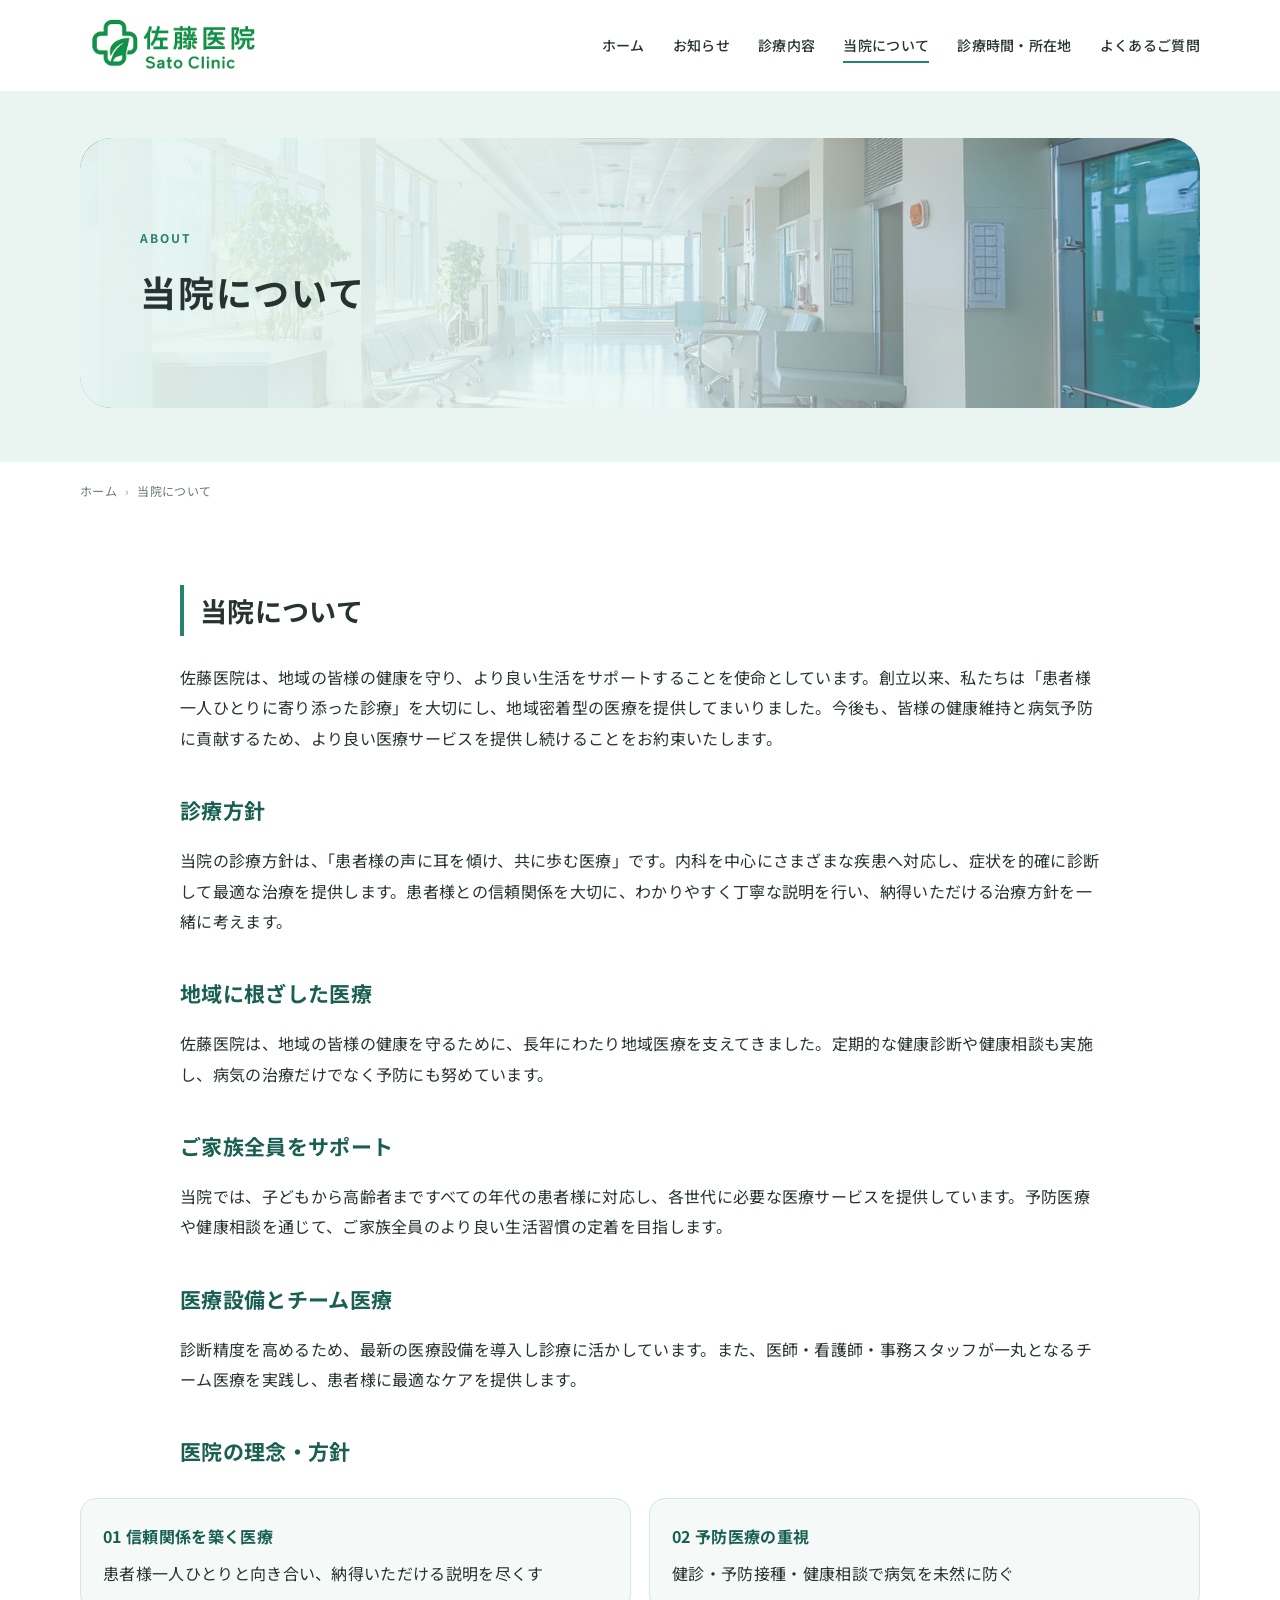
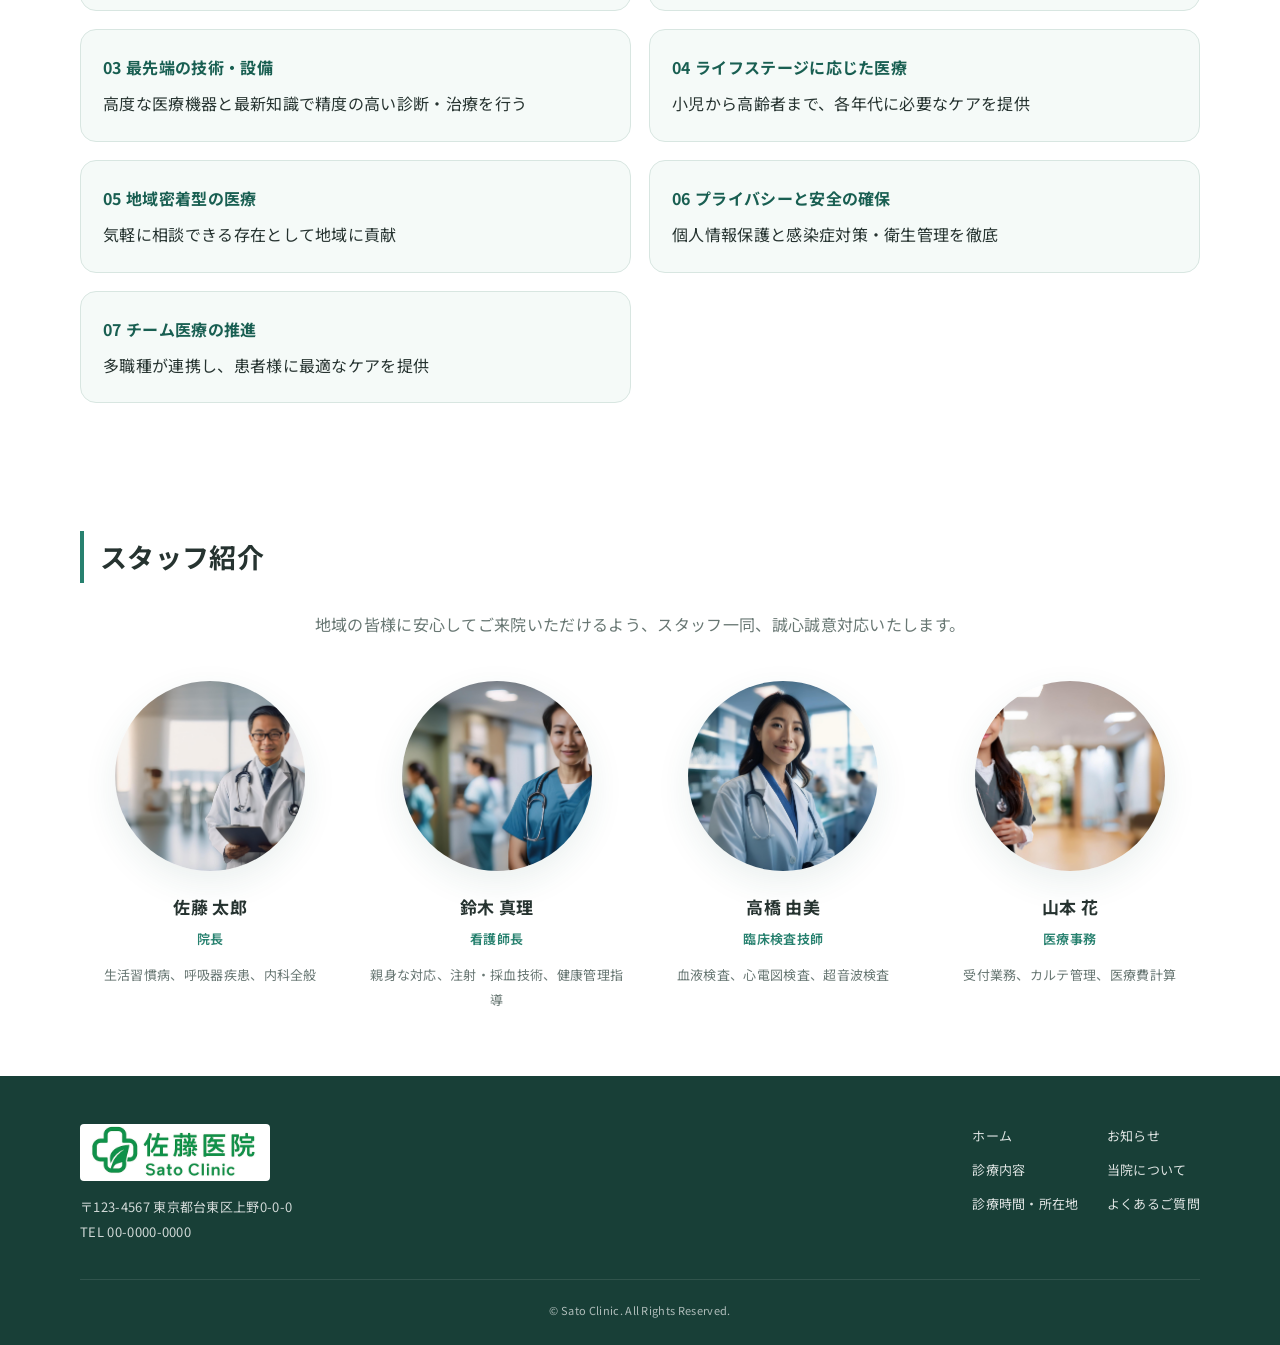
==== about/index.html @ ef582a60 "初回コミット" ====
<!doctype html><html lang="ja"><head><meta charset="UTF-8"><meta name="viewport" content="width=device-width, initial-scale=1.0"><title>当院について｜佐藤医院</title><link rel="stylesheet" href="../css/style.css"></head><body>
<header class="site-header"><div class="container header-inner"><a class="logo" href="../index.html"><img src="../img/Logo/logo.png" alt="佐藤医院 Sato Clinic"></a><nav class="global-nav" aria-label="メインナビゲーション"><ul><li><a href="../index.html">ホーム</a></li><li><a href="../information/index.html">お知らせ</a></li><li><a href="../medical/index.html">診療内容</a></li><li><a href="../about/index.html" aria-current="page">当院について</a></li><li><a href="../access/index.html">診療時間・所在地</a></li><li><a href="../faq/index.html">よくあるご質問</a></li></ul></nav></div></header>
<main><section class="page-hero"><div class="container"><div class="page-hero-inner has-image" style="background-image:url('../img/Hospital_Exterior/hospital_6.jpg')"><div class="page-hero-copy"><span class="en">ABOUT</span><h1>当院について</h1></div></div></div></section><div class="container breadcrumb"><a href="../index.html">ホーム</a><span>›</span>当院について</div><section class="content-section"><div class="container"><div class="prose"><h2 class="content-title">当院について</h2><p>佐藤医院は、地域の皆様の健康を守り、より良い生活をサポートすることを使命としています。創立以来、私たちは「患者様一人ひとりに寄り添った診療」を大切にし、地域密着型の医療を提供してまいりました。今後も、皆様の健康維持と病気予防に貢献するため、より良い医療サービスを提供し続けることをお約束いたします。</p><h3>診療方針</h3><p>当院の診療方針は、「患者様の声に耳を傾け、共に歩む医療」です。内科を中心にさまざまな疾患へ対応し、症状を的確に診断して最適な治療を提供します。患者様との信頼関係を大切に、わかりやすく丁寧な説明を行い、納得いただける治療方針を一緒に考えます。</p><h3>地域に根ざした医療</h3><p>佐藤医院は、地域の皆様の健康を守るために、長年にわたり地域医療を支えてきました。定期的な健康診断や健康相談も実施し、病気の治療だけでなく予防にも努めています。</p><h3>ご家族全員をサポート</h3><p>当院では、子どもから高齢者まですべての年代の患者様に対応し、各世代に必要な医療サービスを提供しています。予防医療や健康相談を通じて、ご家族全員のより良い生活習慣の定着を目指します。</p><h3>医療設備とチーム医療</h3><p>診断精度を高めるため、最新の医療設備を導入し診療に活かしています。また、医師・看護師・事務スタッフが一丸となるチーム医療を実践し、患者様に最適なケアを提供します。</p><h3>医院の理念・方針</h3></div><div class="policy-list" style="margin-top:26px"><div class="policy"><strong>01 信頼関係を築く医療</strong>患者様一人ひとりと向き合い、納得いただける説明を尽くす</div><div class="policy"><strong>02 予防医療の重視</strong>健診・予防接種・健康相談で病気を未然に防ぐ</div><div class="policy"><strong>03 最先端の技術・設備</strong>高度な医療機器と最新知識で精度の高い診断・治療を行う</div><div class="policy"><strong>04 ライフステージに応じた医療</strong>小児から高齢者まで、各年代に必要なケアを提供</div><div class="policy"><strong>05 地域密着型の医療</strong>気軽に相談できる存在として地域に貢献</div><div class="policy"><strong>06 プライバシーと安全の確保</strong>個人情報保護と感染症対策・衛生管理を徹底</div><div class="policy"><strong>07 チーム医療の推進</strong>多職種が連携し、患者様に最適なケアを提供</div></div></div></section><section class="content-section soft"><div class="container"><h2 class="content-title">スタッフ紹介</h2><p class="staff-intro" style="margin-top:0">地域の皆様に安心してご来院いただけるよう、スタッフ一同、誠心誠意対応いたします。</p><div class="staff-grid"><article class="staff-card"><img src="../img/Doctor_Image/sato_taro.jpg" alt="佐藤太郎"><h3>佐藤 太郎</h3><p class="role">院長</p><p>生活習慣病、呼吸器疾患、内科全般</p></article><article class="staff-card"><img src="../img/Doctor_Image/suzuki_mari.jpg" alt="鈴木真理"><h3>鈴木 真理</h3><p class="role">看護師長</p><p>親身な対応、注射・採血技術、健康管理指導</p></article><article class="staff-card"><img src="../img/Doctor_Image/takahashi_yumi.jpg" alt="高橋由美"><h3>高橋 由美</h3><p class="role">臨床検査技師</p><p>血液検査、心電図検査、超音波検査</p></article><article class="staff-card"><img src="../img/Doctor_Image/yamamoto_hana.jpg" alt="山本花"><h3>山本 花</h3><p class="role">医療事務</p><p>受付業務、カルテ管理、医療費計算</p></article></div></div></section></main><footer class="site-footer"><div class="container"><div class="footer-top"><div class="footer-brand"><img src="../img/Logo/logo.png" alt="佐藤医院"><p>〒123-4567 東京都台東区上野0-0-0<br>TEL 00-0000-0000</p></div><nav class="footer-nav" aria-label="フッターナビゲーション"><a href="../index.html">ホーム</a><a href="../information/index.html">お知らせ</a><a href="../medical/index.html">診療内容</a><a href="../about/index.html">当院について</a><a href="../access/index.html">診療時間・所在地</a><a href="../faq/index.html">よくあるご質問</a></nav></div><div class="copyright">© Sato Clinic. All Rights Reserved.</div></div></footer><script src="../js/script.js"></script></body></html>
---- css/style.css ----
@import url('https://fonts.googleapis.com/css2?family=Noto+Sans+JP:wght@400;500;600;700&display=swap');

:root{
  --green:#27816f;
  --green-dark:#195f52;
  --green-soft:#eaf5f1;
  --mint:#f5faf8;
  --ink:#263330;
  --muted:#687773;
  --line:#d8e6e1;
  --white:#fff;
  --shadow:0 12px 34px rgba(29,89,76,.09);
}
*{box-sizing:border-box}
html{scroll-behavior:smooth}
body{margin:0;color:var(--ink);background:#fff;font-family:'Noto Sans JP',sans-serif;font-size:16px;line-height:1.9;letter-spacing:.02em}
a{color:inherit;text-decoration:none}
img{max-width:100%;display:block}
.container{width:1120px;max-width:calc(100% - 48px);margin:0 auto}
.site-header{height:92px;display:flex;align-items:center;background:#fff;border-bottom:1px solid #edf2f0;position:relative;z-index:10}
.header-inner{display:flex;align-items:center;justify-content:space-between;gap:32px}
.logo img{width:190px;height:auto}
.global-nav ul{display:flex;align-items:center;gap:28px;list-style:none;margin:0;padding:0;font-size:14px;font-weight:500}
.global-nav a{position:relative;padding:10px 0}
.global-nav a:after{content:'';position:absolute;left:0;bottom:2px;width:0;height:2px;background:var(--green);transition:.2s}
.global-nav a:hover:after,.global-nav a[aria-current='page']:after{width:100%}
.hero{padding:32px 0 56px}
.hero-card{height:540px;border-radius:42px;overflow:hidden;position:relative;background:url('../img/Doctor_Image/firstView.jpg') center 44%/cover no-repeat;box-shadow:var(--shadow)}
.hero-card:after{content:'';position:absolute;inset:0;background:linear-gradient(90deg,rgba(255,255,255,.90) 0%,rgba(255,255,255,.68) 41%,rgba(255,255,255,.08) 68%,rgba(255,255,255,0) 100%)}
.hero-copy{position:absolute;z-index:2;left:72px;top:50%;transform:translateY(-50%);max-width:530px}
.hero-kicker{display:inline-flex;align-items:center;gap:8px;font-size:15px;color:var(--green-dark);font-weight:600;margin:0 0 14px}
.hero-kicker:before{content:'';width:34px;height:2px;background:var(--green)}
.hero h1{font-size:43px;line-height:1.35;margin:0 0 18px;font-weight:600;letter-spacing:.06em}
.hero h1 span{color:var(--green)}
.hero p{margin:0;color:#53625f;font-size:16px}
.section{padding:82px 0}
.section.soft{background:var(--mint)}
.section.green-soft{background:var(--green-soft)}
.section-title{text-align:center;margin:0 0 46px}
.section-title .en{display:block;color:var(--green);font-size:12px;font-weight:700;letter-spacing:.18em;text-transform:uppercase;margin-bottom:7px}
.section-title h2{font-size:30px;line-height:1.4;margin:0;font-weight:600;letter-spacing:.05em}
.section-title h2:after{content:'';display:block;width:44px;height:2px;background:var(--green);margin:16px auto 0}
.schedule-wrap{display:grid;grid-template-columns:1.3fr .7fr;gap:42px;align-items:start}
.schedule-card{background:#fff;border-radius:22px;padding:30px 34px;box-shadow:var(--shadow);border:1px solid #e6efec}
.schedule-table{width:100%;border-collapse:collapse;font-size:15px}
.schedule-table th,.schedule-table td{padding:14px 11px;text-align:center;border-bottom:1px solid var(--line);white-space:nowrap}
.schedule-table th:first-child,.schedule-table td:first-child{text-align:left}
.schedule-table thead th{font-weight:600;color:var(--green-dark)}
.schedule-table .dot{color:var(--green);font-size:18px;font-weight:700}
.schedule-note{font-size:13px;color:var(--muted);margin:14px 0 0}
.contact-panel{background:var(--green);color:#fff;border-radius:22px;padding:32px;height:100%;min-height:246px;display:flex;flex-direction:column;justify-content:center}
.contact-panel .label{font-size:13px;opacity:.82;margin-bottom:5px}
.contact-panel .tel{font-size:29px;font-weight:700;letter-spacing:.04em;margin:0 0 9px}
.contact-panel p{margin:2px 0;font-size:14px}
.btn{display:inline-flex;align-items:center;justify-content:center;gap:10px;min-width:176px;padding:13px 24px;border-radius:999px;border:1px solid var(--green);color:var(--green);font-size:14px;font-weight:600;transition:.2s;background:#fff}
.btn:after{content:'→';font-size:17px}
.btn:hover{background:var(--green);color:#fff}
.btn.white{border-color:#fff;color:#fff;background:transparent}.btn.white:hover{background:#fff;color:var(--green)}
.more{text-align:center;margin-top:34px}
.news-layout{display:grid;grid-template-columns:360px 1fr;gap:58px;align-items:center}
.news-photo{height:390px;border-radius:24px;object-fit:cover;width:100%;box-shadow:var(--shadow)}
.news-list{border-top:1px solid var(--line)}
.news-item{display:grid;grid-template-columns:120px 1fr auto;gap:18px;align-items:center;padding:19px 0;border-bottom:1px solid var(--line)}
.news-item time{font-size:13px;color:var(--muted)}
.news-item .tag{font-size:11px;color:var(--green);border:1px solid #bad8d0;border-radius:999px;padding:4px 10px}
.news-item a{font-size:15px;font-weight:500}.news-item a:hover{color:var(--green)}
.greeting{display:grid;grid-template-columns:390px 1fr;gap:66px;align-items:center}
.greeting-photo{position:relative}
.greeting-photo img{width:100%;height:500px;object-fit:cover;border-radius:28px;box-shadow:var(--shadow)}
.greeting-photo .name-badge{position:absolute;right:-24px;bottom:28px;background:#fff;border-radius:16px;padding:16px 22px;box-shadow:var(--shadow);font-size:12px;color:var(--muted)}
.greeting-photo .name-badge strong{display:block;color:var(--ink);font-size:18px;margin-top:2px}
.greeting-text h3{font-size:27px;margin:0 0 22px;font-weight:600}.greeting-text p{margin:0 0 16px}
.signature{text-align:right;font-weight:600;margin-top:22px!important}
.medical-grid{display:grid;grid-template-columns:repeat(2,1fr);gap:28px}
.medical-card{background:#fff;border-radius:24px;overflow:hidden;box-shadow:var(--shadow);border:1px solid #e8efed}
.medical-card img{width:100%;height:255px;object-fit:cover}
.medical-card .body{padding:25px 28px 30px}.medical-card .num{font-size:12px;color:var(--green);font-weight:700;letter-spacing:.1em}.medical-card h3{font-size:21px;margin:4px 0 10px}.medical-card p{font-size:14px;color:#56635f;margin:0}
.about-panel{display:grid;grid-template-columns:1.05fr .95fr;gap:56px;align-items:center;background:var(--green);color:#fff;border-radius:34px;padding:58px 62px;overflow:hidden}
.about-panel h3{font-size:30px;margin:0 0 18px}.about-panel p{opacity:.92;margin:0 0 22px}.about-panel img{width:100%;height:380px;object-fit:cover;border-radius:24px}
.staff-intro{text-align:center;max-width:760px;margin:-18px auto 42px;color:var(--muted)}
.staff-grid{display:grid;grid-template-columns:repeat(4,1fr);gap:26px}
.staff-card{text-align:center}.staff-card img{width:190px;height:190px;object-fit:cover;border-radius:50%;margin:0 auto 20px;box-shadow:var(--shadow)}
.staff-card h3{font-size:17px;margin:0 0 4px}.staff-card .role{font-size:13px;color:var(--green);font-weight:600;margin:0 0 11px}.staff-card p{font-size:13px;color:var(--muted);margin:0}
.access-wrap{display:grid;grid-template-columns:1.1fr .9fr;gap:52px;align-items:center}
.map-image{width:100%;height:390px;object-fit:cover;border-radius:28px;box-shadow:var(--shadow)}
.access-info h3{font-size:24px;margin:0 0 18px}.access-info dl{margin:0}.access-info dt{font-size:12px;color:var(--green);font-weight:700;margin-top:14px}.access-info dd{margin:2px 0 0;font-size:15px}
.site-footer{background:#183f37;color:#fff;padding:48px 0 24px}
.footer-top{display:flex;justify-content:space-between;gap:48px;align-items:flex-start}.footer-brand img{width:190px;background:#fff;border-radius:4px}.footer-brand p{font-size:13px;opacity:.8;margin:14px 0 0}.footer-nav{display:grid;grid-template-columns:repeat(2,auto);gap:9px 28px;font-size:13px}.footer-nav a{opacity:.86}.footer-nav a:hover{opacity:1}.copyright{border-top:1px solid rgba(255,255,255,.16);margin-top:34px;padding-top:20px;text-align:center;font-size:11px;opacity:.65}
.page-hero{padding:46px 0 54px;background:var(--green-soft)}
.page-hero-inner{height:270px;border-radius:32px;padding:54px 60px;display:flex;align-items:center;position:relative;overflow:hidden;background:#d9eee8}
.page-hero-inner.has-image{background-position:center;background-size:cover}.page-hero-inner.has-image:after{content:'';position:absolute;inset:0;background:linear-gradient(90deg,rgba(232,247,242,.97) 0%,rgba(232,247,242,.78) 50%,rgba(232,247,242,.15) 100%)}
.page-hero-copy{position:relative;z-index:2}.page-hero .en{color:var(--green);font-size:12px;font-weight:700;letter-spacing:.16em;text-transform:uppercase}.page-hero h1{font-size:36px;margin:6px 0 0;letter-spacing:.05em}
.breadcrumb{font-size:12px;color:var(--muted);padding:18px 0}.breadcrumb span{margin:0 8px;color:#9aa9a5}
.content-section{padding:64px 0}.content-title{font-size:27px;margin:0 0 26px;padding-left:16px;border-left:4px solid var(--green)}
.prose{max-width:920px;margin:0 auto}.prose p{margin:0 0 18px}.prose h3{font-size:21px;margin:38px 0 14px;color:var(--green-dark)}
.info-list{border-top:1px solid var(--line)}.info-row{display:grid;grid-template-columns:130px 1fr;gap:26px;padding:22px 0;border-bottom:1px solid var(--line)}.info-row time{font-size:13px;color:var(--muted)}.info-row h3{font-size:17px;margin:0 0 8px}.info-row p{font-size:14px;color:#5c6965;margin:0}
.detail-grid{display:grid;grid-template-columns:repeat(2,1fr);gap:28px}.detail-card{border:1px solid var(--line);border-radius:20px;overflow:hidden;background:#fff}.detail-card img{height:230px;width:100%;object-fit:cover}.detail-card .body{padding:24px}.detail-card h3{margin:0 0 10px;font-size:20px}.detail-card p{font-size:14px;color:#5d6966;margin:0}
.policy-list{display:grid;grid-template-columns:repeat(2,1fr);gap:18px}.policy{padding:22px;border-radius:16px;background:var(--mint);border:1px solid var(--line)}.policy strong{display:block;color:var(--green-dark);margin-bottom:6px}
.faq-list{max-width:900px;margin:0 auto}.faq-item{border-bottom:1px solid var(--line);padding:24px 0}.faq-q{font-size:17px;font-weight:600;margin:0 0 10px}.faq-q:before{content:'Q';display:inline-flex;width:30px;height:30px;align-items:center;justify-content:center;border-radius:50%;background:var(--green);color:#fff;margin-right:12px}.faq-a{margin:0;padding-left:42px;color:#596662;font-size:14px}.faq-a:before{content:'A';font-weight:700;color:var(--green);margin-right:10px}
@media(max-width:900px){.global-nav{display:none}.container{max-width:calc(100% - 32px)}.hero-card{height:480px}.hero-copy{left:40px}.schedule-wrap,.news-layout,.greeting,.about-panel,.access-wrap{grid-template-columns:1fr}.staff-grid{grid-template-columns:repeat(2,1fr)}.medical-grid,.detail-grid,.policy-list{grid-template-columns:1fr}.footer-top{flex-direction:column}}
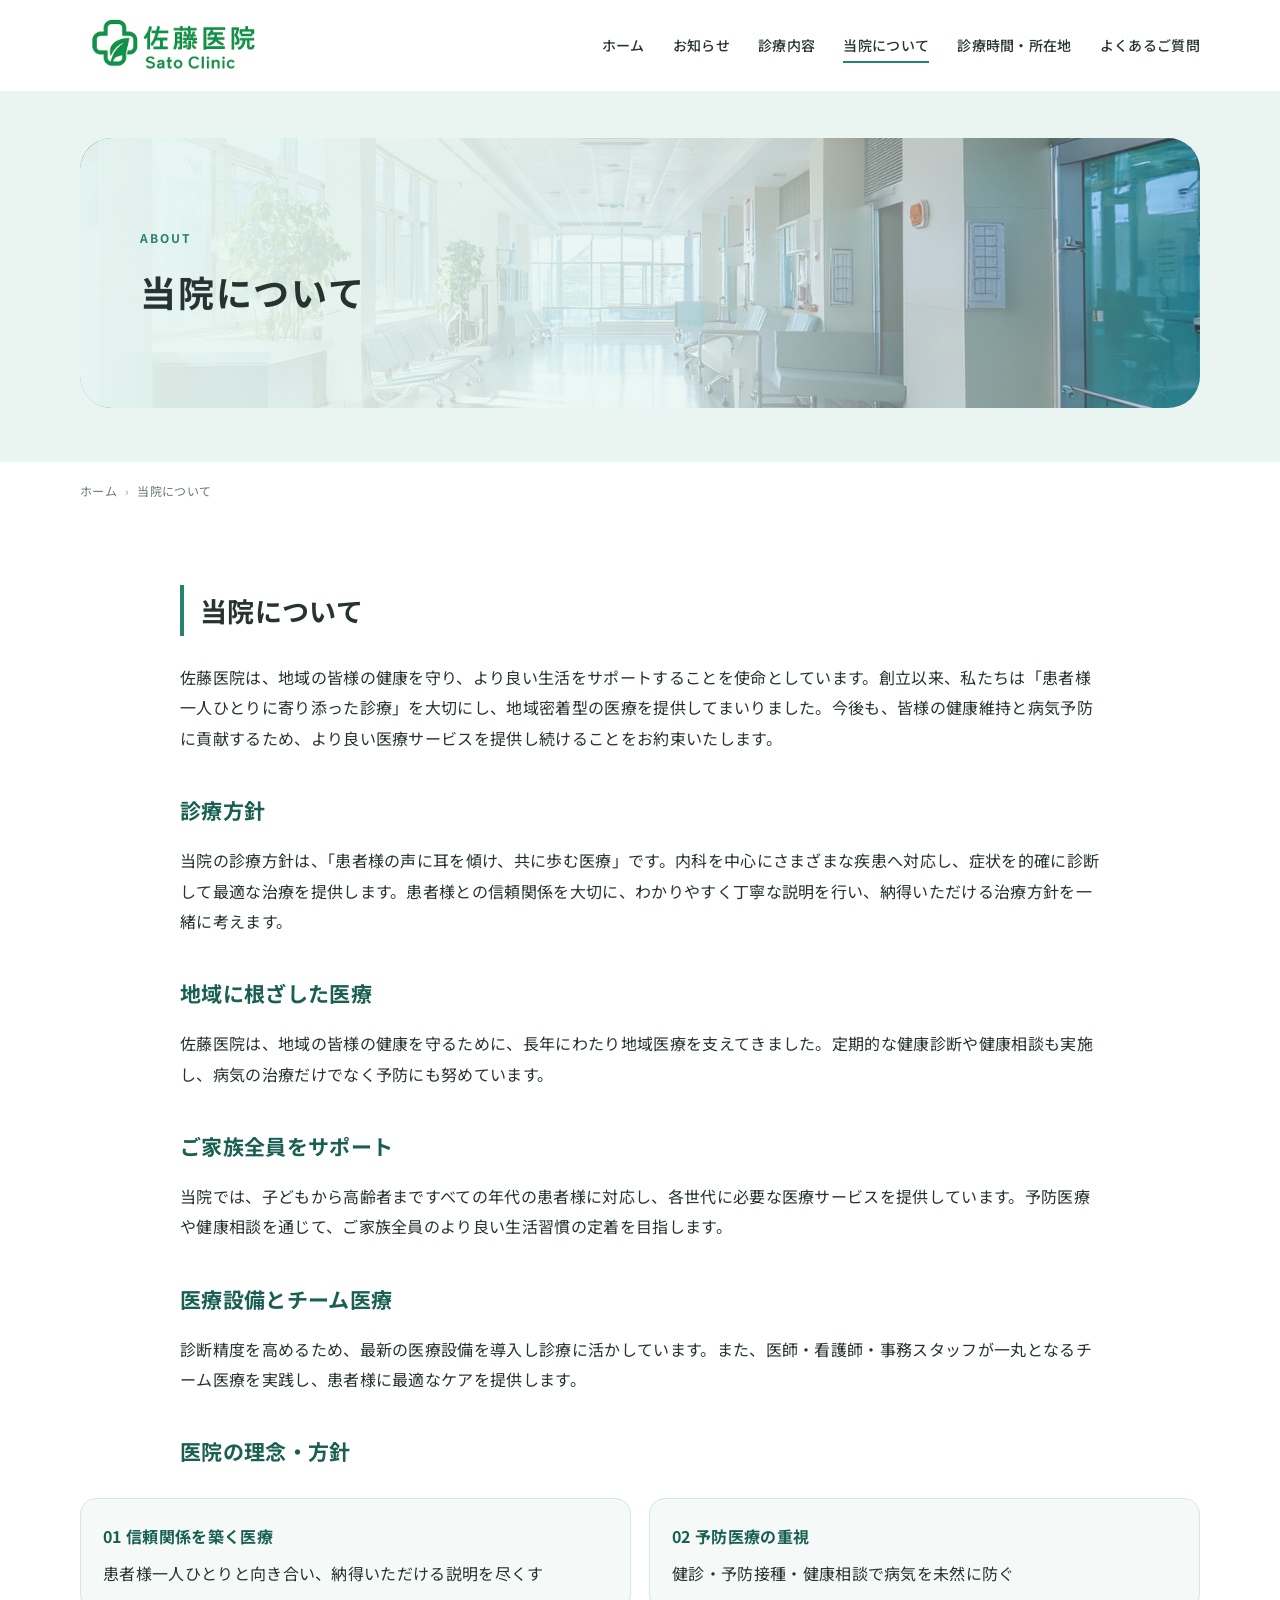
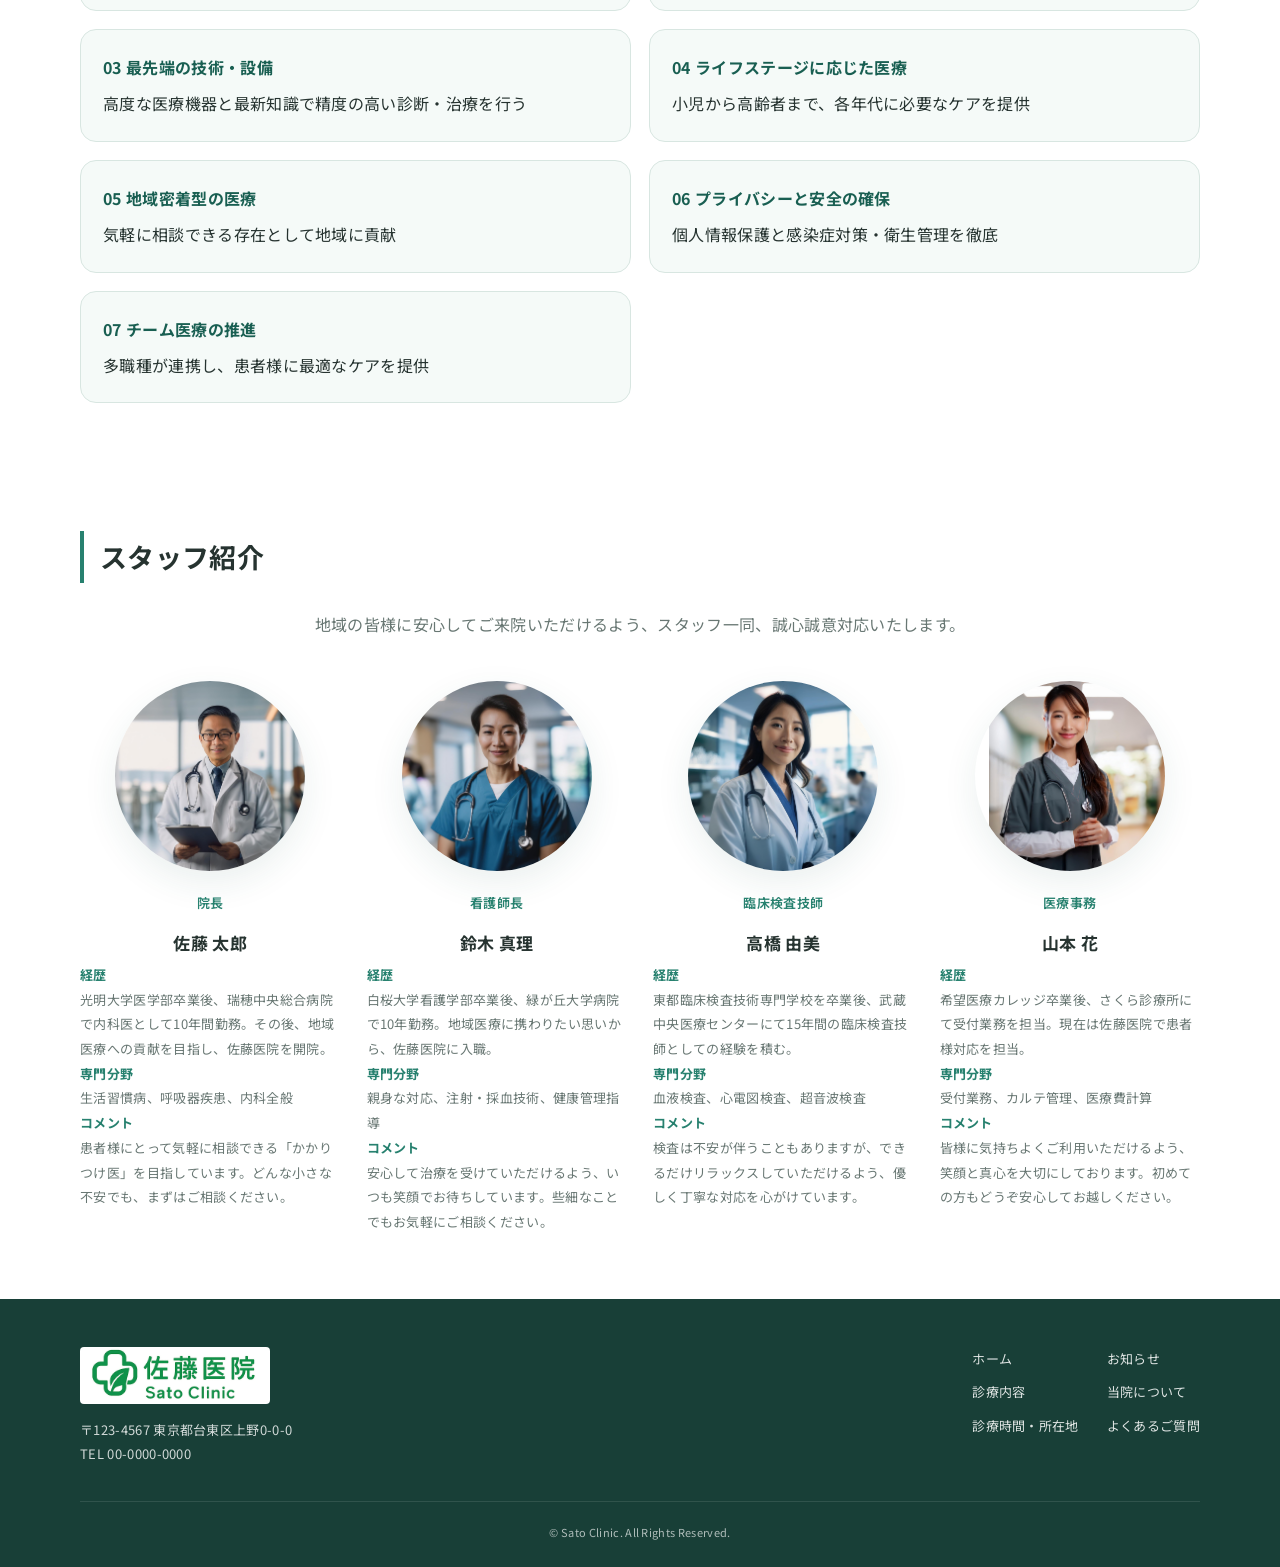
==== commit 532d2520: "当院についてのスタッフ紹介の経歴、専門分野、コメントを追加" ====
--- a/about/index.html
+++ b/about/index.html
@@ -1,3 +1,3 @@
 <!doctype html><html lang="ja"><head><meta charset="UTF-8"><meta name="viewport" content="width=device-width, initial-scale=1.0"><title>当院について｜佐藤医院</title><link rel="stylesheet" href="../css/style.css"></head><body>
 <header class="site-header"><div class="container header-inner"><a class="logo" href="../index.html"><img src="../img/Logo/logo.png" alt="佐藤医院 Sato Clinic"></a><nav class="global-nav" aria-label="メインナビゲーション"><ul><li><a href="../index.html">ホーム</a></li><li><a href="../information/index.html">お知らせ</a></li><li><a href="../medical/index.html">診療内容</a></li><li><a href="../about/index.html" aria-current="page">当院について</a></li><li><a href="../access/index.html">診療時間・所在地</a></li><li><a href="../faq/index.html">よくあるご質問</a></li></ul></nav></div></header>
-<main><section class="page-hero"><div class="container"><div class="page-hero-inner has-image" style="background-image:url('../img/Hospital_Exterior/hospital_6.jpg')"><div class="page-hero-copy"><span class="en">ABOUT</span><h1>当院について</h1></div></div></div></section><div class="container breadcrumb"><a href="../index.html">ホーム</a><span>›</span>当院について</div><section class="content-section"><div class="container"><div class="prose"><h2 class="content-title">当院について</h2><p>佐藤医院は、地域の皆様の健康を守り、より良い生活をサポートすることを使命としています。創立以来、私たちは「患者様一人ひとりに寄り添った診療」を大切にし、地域密着型の医療を提供してまいりました。今後も、皆様の健康維持と病気予防に貢献するため、より良い医療サービスを提供し続けることをお約束いたします。</p><h3>診療方針</h3><p>当院の診療方針は、「患者様の声に耳を傾け、共に歩む医療」です。内科を中心にさまざまな疾患へ対応し、症状を的確に診断して最適な治療を提供します。患者様との信頼関係を大切に、わかりやすく丁寧な説明を行い、納得いただける治療方針を一緒に考えます。</p><h3>地域に根ざした医療</h3><p>佐藤医院は、地域の皆様の健康を守るために、長年にわたり地域医療を支えてきました。定期的な健康診断や健康相談も実施し、病気の治療だけでなく予防にも努めています。</p><h3>ご家族全員をサポート</h3><p>当院では、子どもから高齢者まですべての年代の患者様に対応し、各世代に必要な医療サービスを提供しています。予防医療や健康相談を通じて、ご家族全員のより良い生活習慣の定着を目指します。</p><h3>医療設備とチーム医療</h3><p>診断精度を高めるため、最新の医療設備を導入し診療に活かしています。また、医師・看護師・事務スタッフが一丸となるチーム医療を実践し、患者様に最適なケアを提供します。</p><h3>医院の理念・方針</h3></div><div class="policy-list" style="margin-top:26px"><div class="policy"><strong>01 信頼関係を築く医療</strong>患者様一人ひとりと向き合い、納得いただける説明を尽くす</div><div class="policy"><strong>02 予防医療の重視</strong>健診・予防接種・健康相談で病気を未然に防ぐ</div><div class="policy"><strong>03 最先端の技術・設備</strong>高度な医療機器と最新知識で精度の高い診断・治療を行う</div><div class="policy"><strong>04 ライフステージに応じた医療</strong>小児から高齢者まで、各年代に必要なケアを提供</div><div class="policy"><strong>05 地域密着型の医療</strong>気軽に相談できる存在として地域に貢献</div><div class="policy"><strong>06 プライバシーと安全の確保</strong>個人情報保護と感染症対策・衛生管理を徹底</div><div class="policy"><strong>07 チーム医療の推進</strong>多職種が連携し、患者様に最適なケアを提供</div></div></div></section><section class="content-section soft"><div class="container"><h2 class="content-title">スタッフ紹介</h2><p class="staff-intro" style="margin-top:0">地域の皆様に安心してご来院いただけるよう、スタッフ一同、誠心誠意対応いたします。</p><div class="staff-grid"><article class="staff-card"><img src="../img/Doctor_Image/sato_taro.jpg" alt="佐藤太郎"><h3>佐藤 太郎</h3><p class="role">院長</p><p>生活習慣病、呼吸器疾患、内科全般</p></article><article class="staff-card"><img src="../img/Doctor_Image/suzuki_mari.jpg" alt="鈴木真理"><h3>鈴木 真理</h3><p class="role">看護師長</p><p>親身な対応、注射・採血技術、健康管理指導</p></article><article class="staff-card"><img src="../img/Doctor_Image/takahashi_yumi.jpg" alt="高橋由美"><h3>高橋 由美</h3><p class="role">臨床検査技師</p><p>血液検査、心電図検査、超音波検査</p></article><article class="staff-card"><img src="../img/Doctor_Image/yamamoto_hana.jpg" alt="山本花"><h3>山本 花</h3><p class="role">医療事務</p><p>受付業務、カルテ管理、医療費計算</p></article></div></div></section></main><footer class="site-footer"><div class="container"><div class="footer-top"><div class="footer-brand"><img src="../img/Logo/logo.png" alt="佐藤医院"><p>〒123-4567 東京都台東区上野0-0-0<br>TEL 00-0000-0000</p></div><nav class="footer-nav" aria-label="フッターナビゲーション"><a href="../index.html">ホーム</a><a href="../information/index.html">お知らせ</a><a href="../medical/index.html">診療内容</a><a href="../about/index.html">当院について</a><a href="../access/index.html">診療時間・所在地</a><a href="../faq/index.html">よくあるご質問</a></nav></div><div class="copyright">© Sato Clinic. All Rights Reserved.</div></div></footer><script src="../js/script.js"></script></body></html>+<main><section class="page-hero"><div class="container"><div class="page-hero-inner has-image" style="background-image:url('../img/Hospital_Exterior/hospital_6.jpg')"><div class="page-hero-copy"><span class="en">ABOUT</span><h1>当院について</h1></div></div></div></section><div class="container breadcrumb"><a href="../index.html">ホーム</a><span>›</span>当院について</div><section class="content-section"><div class="container"><div class="prose"><h2 class="content-title">当院について</h2><p>佐藤医院は、地域の皆様の健康を守り、より良い生活をサポートすることを使命としています。創立以来、私たちは「患者様一人ひとりに寄り添った診療」を大切にし、地域密着型の医療を提供してまいりました。今後も、皆様の健康維持と病気予防に貢献するため、より良い医療サービスを提供し続けることをお約束いたします。</p><h3>診療方針</h3><p>当院の診療方針は、「患者様の声に耳を傾け、共に歩む医療」です。内科を中心にさまざまな疾患へ対応し、症状を的確に診断して最適な治療を提供します。患者様との信頼関係を大切に、わかりやすく丁寧な説明を行い、納得いただける治療方針を一緒に考えます。</p><h3>地域に根ざした医療</h3><p>佐藤医院は、地域の皆様の健康を守るために、長年にわたり地域医療を支えてきました。定期的な健康診断や健康相談も実施し、病気の治療だけでなく予防にも努めています。</p><h3>ご家族全員をサポート</h3><p>当院では、子どもから高齢者まですべての年代の患者様に対応し、各世代に必要な医療サービスを提供しています。予防医療や健康相談を通じて、ご家族全員のより良い生活習慣の定着を目指します。</p><h3>医療設備とチーム医療</h3><p>診断精度を高めるため、最新の医療設備を導入し診療に活かしています。また、医師・看護師・事務スタッフが一丸となるチーム医療を実践し、患者様に最適なケアを提供します。</p><h3>医院の理念・方針</h3></div><div class="policy-list" style="margin-top:26px"><div class="policy"><strong>01 信頼関係を築く医療</strong>患者様一人ひとりと向き合い、納得いただける説明を尽くす</div><div class="policy"><strong>02 予防医療の重視</strong>健診・予防接種・健康相談で病気を未然に防ぐ</div><div class="policy"><strong>03 最先端の技術・設備</strong>高度な医療機器と最新知識で精度の高い診断・治療を行う</div><div class="policy"><strong>04 ライフステージに応じた医療</strong>小児から高齢者まで、各年代に必要なケアを提供</div><div class="policy"><strong>05 地域密着型の医療</strong>気軽に相談できる存在として地域に貢献</div><div class="policy"><strong>06 プライバシーと安全の確保</strong>個人情報保護と感染症対策・衛生管理を徹底</div><div class="policy"><strong>07 チーム医療の推進</strong>多職種が連携し、患者様に最適なケアを提供</div></div></div></section><section class="content-section soft about-staff"><div class="container"><h2 class="content-title">スタッフ紹介</h2><p class="staff-intro" style="margin-top:0">地域の皆様に安心してご来院いただけるよう、スタッフ一同、誠心誠意対応いたします。</p><div class="staff-grid"><article class="staff-card"><img src="../img/Doctor_Image/sato_taro.jpg" alt="佐藤太郎"><p class="role">院長</p><h3>佐藤 太郎</h3><p><strong>経歴</strong><br>光明大学医学部卒業後、瑞穂中央総合病院で内科医として10年間勤務。その後、地域医療への貢献を目指し、佐藤医院を開院。</p><p><strong>専門分野</strong><br>生活習慣病、呼吸器疾患、内科全般</p><p><strong>コメント</strong><br>患者様にとって気軽に相談できる「かかりつけ医」を目指しています。どんな小さな不安でも、まずはご相談ください。</p></article><article class="staff-card"><img src="../img/Doctor_Image/suzuki_mari.jpg" alt="鈴木真理"><p class="role">看護師長</p><h3>鈴木 真理</h3><p><strong>経歴</strong><br>白桜大学看護学部卒業後、緑が丘大学病院で10年勤務。地域医療に携わりたい思いから、佐藤医院に入職。</p><p><strong>専門分野</strong><br>親身な対応、注射・採血技術、健康管理指導</p><p><strong>コメント</strong><br>安心して治療を受けていただけるよう、いつも笑顔でお待ちしています。些細なことでもお気軽にご相談ください。</p></article><article class="staff-card"><img src="../img/Doctor_Image/takahashi_yumi.jpg" alt="高橋由美"><p class="role">臨床検査技師</p><h3>高橋 由美</h3><p><strong>経歴</strong><br>東都臨床検査技術専門学校を卒業後、武蔵中央医療センターにて15年間の臨床検査技師としての経験を積む。</p><p><strong>専門分野</strong><br>血液検査、心電図検査、超音波検査</p><p><strong>コメント</strong><br>検査は不安が伴うこともありますが、できるだけリラックスしていただけるよう、優しく丁寧な対応を心がけています。</p></article><article class="staff-card"><img src="../img/Doctor_Image/yamamoto_hana.jpg" alt="山本花"><p class="role">医療事務</p><h3>山本 花</h3><p><strong>経歴</strong><br>希望医療カレッジ卒業後、さくら診療所にて受付業務を担当。現在は佐藤医院で患者様対応を担当。</p><p><strong>専門分野</strong><br>受付業務、カルテ管理、医療費計算</p><p><strong>コメント</strong><br>皆様に気持ちよくご利用いただけるよう、笑顔と真心を大切にしております。初めての方もどうぞ安心してお越しください。</p></article></div></div></section></main><footer class="site-footer"><div class="container"><div class="footer-top"><div class="footer-brand"><img src="../img/Logo/logo.png" alt="佐藤医院"><p>〒123-4567 東京都台東区上野0-0-0<br>TEL 00-0000-0000</p></div><nav class="footer-nav" aria-label="フッターナビゲーション"><a href="../index.html">ホーム</a><a href="../information/index.html">お知らせ</a><a href="../medical/index.html">診療内容</a><a href="../about/index.html">当院について</a><a href="../access/index.html">診療時間・所在地</a><a href="../faq/index.html">よくあるご質問</a></nav></div><div class="copyright">© Sato Clinic. All Rights Reserved.</div></div></footer><script src="../js/script.js"></script></body></html>
--- a/css/style.css
+++ b/css/style.css
@@ -47,7 +47,7 @@
 .schedule-table th:first-child,.schedule-table td:first-child{text-align:left}
 .schedule-table thead th{font-weight:600;color:var(--green-dark)}
 .schedule-table .dot{color:var(--green);font-size:18px;font-weight:700}
-.schedule-note{font-size:13px;color:var(--muted);margin:14px 0 0}
+.schedule-note{font-size:13px;color:var(--muted);margin:14px 0 0;text-align:center}
 .contact-panel{background:var(--green);color:#fff;border-radius:22px;padding:32px;height:100%;min-height:246px;display:flex;flex-direction:column;justify-content:center}
 .contact-panel .label{font-size:13px;opacity:.82;margin-bottom:5px}
 .contact-panel .tel{font-size:29px;font-weight:700;letter-spacing:.04em;margin:0 0 9px}
@@ -57,8 +57,8 @@
 .btn:hover{background:var(--green);color:#fff}
 .btn.white{border-color:#fff;color:#fff;background:transparent}.btn.white:hover{background:#fff;color:var(--green)}
 .more{text-align:center;margin-top:34px}
-.news-layout{display:grid;grid-template-columns:360px 1fr;gap:58px;align-items:center}
-.news-photo{height:390px;border-radius:24px;object-fit:cover;width:100%;box-shadow:var(--shadow)}
+.news-layout{display:grid;grid-template-columns:390px 1fr;gap:58px;align-items:start}
+.news-photo{height:390px;border-radius:24px;object-fit:cover;object-position:72% center;width:100%;box-shadow:var(--shadow)}
 .news-list{border-top:1px solid var(--line)}
 .news-item{display:grid;grid-template-columns:120px 1fr auto;gap:18px;align-items:center;padding:19px 0;border-bottom:1px solid var(--line)}
 .news-item time{font-size:13px;color:var(--muted)}
@@ -66,7 +66,7 @@
 .news-item a{font-size:15px;font-weight:500}.news-item a:hover{color:var(--green)}
 .greeting{display:grid;grid-template-columns:390px 1fr;gap:66px;align-items:center}
 .greeting-photo{position:relative}
-.greeting-photo img{width:100%;height:500px;object-fit:cover;border-radius:28px;box-shadow:var(--shadow)}
+.greeting-photo img{width:100%;height:500px;object-fit:cover;object-position:78% center;border-radius:28px;box-shadow:var(--shadow)}
 .greeting-photo .name-badge{position:absolute;right:-24px;bottom:28px;background:#fff;border-radius:16px;padding:16px 22px;box-shadow:var(--shadow);font-size:12px;color:var(--muted)}
 .greeting-photo .name-badge strong{display:block;color:var(--ink);font-size:18px;margin-top:2px}
 .greeting-text h3{font-size:27px;margin:0 0 22px;font-weight:600}.greeting-text p{margin:0 0 16px}
@@ -79,8 +79,13 @@
 .about-panel h3{font-size:30px;margin:0 0 18px}.about-panel p{opacity:.92;margin:0 0 22px}.about-panel img{width:100%;height:380px;object-fit:cover;border-radius:24px}
 .staff-intro{text-align:center;max-width:760px;margin:-18px auto 42px;color:var(--muted)}
 .staff-grid{display:grid;grid-template-columns:repeat(4,1fr);gap:26px}
-.staff-card{text-align:center}.staff-card img{width:190px;height:190px;object-fit:cover;border-radius:50%;margin:0 auto 20px;box-shadow:var(--shadow)}
-.staff-card h3{font-size:17px;margin:0 0 4px}.staff-card .role{font-size:13px;color:var(--green);font-weight:600;margin:0 0 11px}.staff-card p{font-size:13px;color:var(--muted);margin:0}
+.staff-card{text-align:center;display:flex;flex-direction:column}.staff-card img{width:190px;height:190px;object-fit:cover;border-radius:50%;margin:0 auto 20px;box-shadow:var(--shadow)}
+.staff-card:first-child img{object-position:85% center}
+.staff-card:nth-child(2) img{object-position:100% center}
+.staff-card:nth-child(4) img{object-position:-10% center}
+.staff-card h3{font-size:17px;margin:0 0 4px;order:2}.staff-card .role{font-size:13px;color:var(--green);font-weight:600;margin:0 0 11px;order:1}.staff-card p{font-size:13px;color:var(--muted);margin:0}.staff-card>p:not(.role){order:3}
+.about-staff .staff-card>p:not(.role){text-align:left}
+.about-staff .staff-card>p strong{color:var(--green)}
 .access-wrap{display:grid;grid-template-columns:1.1fr .9fr;gap:52px;align-items:center}
 .map-image{width:100%;height:390px;object-fit:cover;border-radius:28px;box-shadow:var(--shadow)}
 .access-info h3{font-size:24px;margin:0 0 18px}.access-info dl{margin:0}.access-info dt{font-size:12px;color:var(--green);font-weight:700;margin-top:14px}.access-info dd{margin:2px 0 0;font-size:15px}
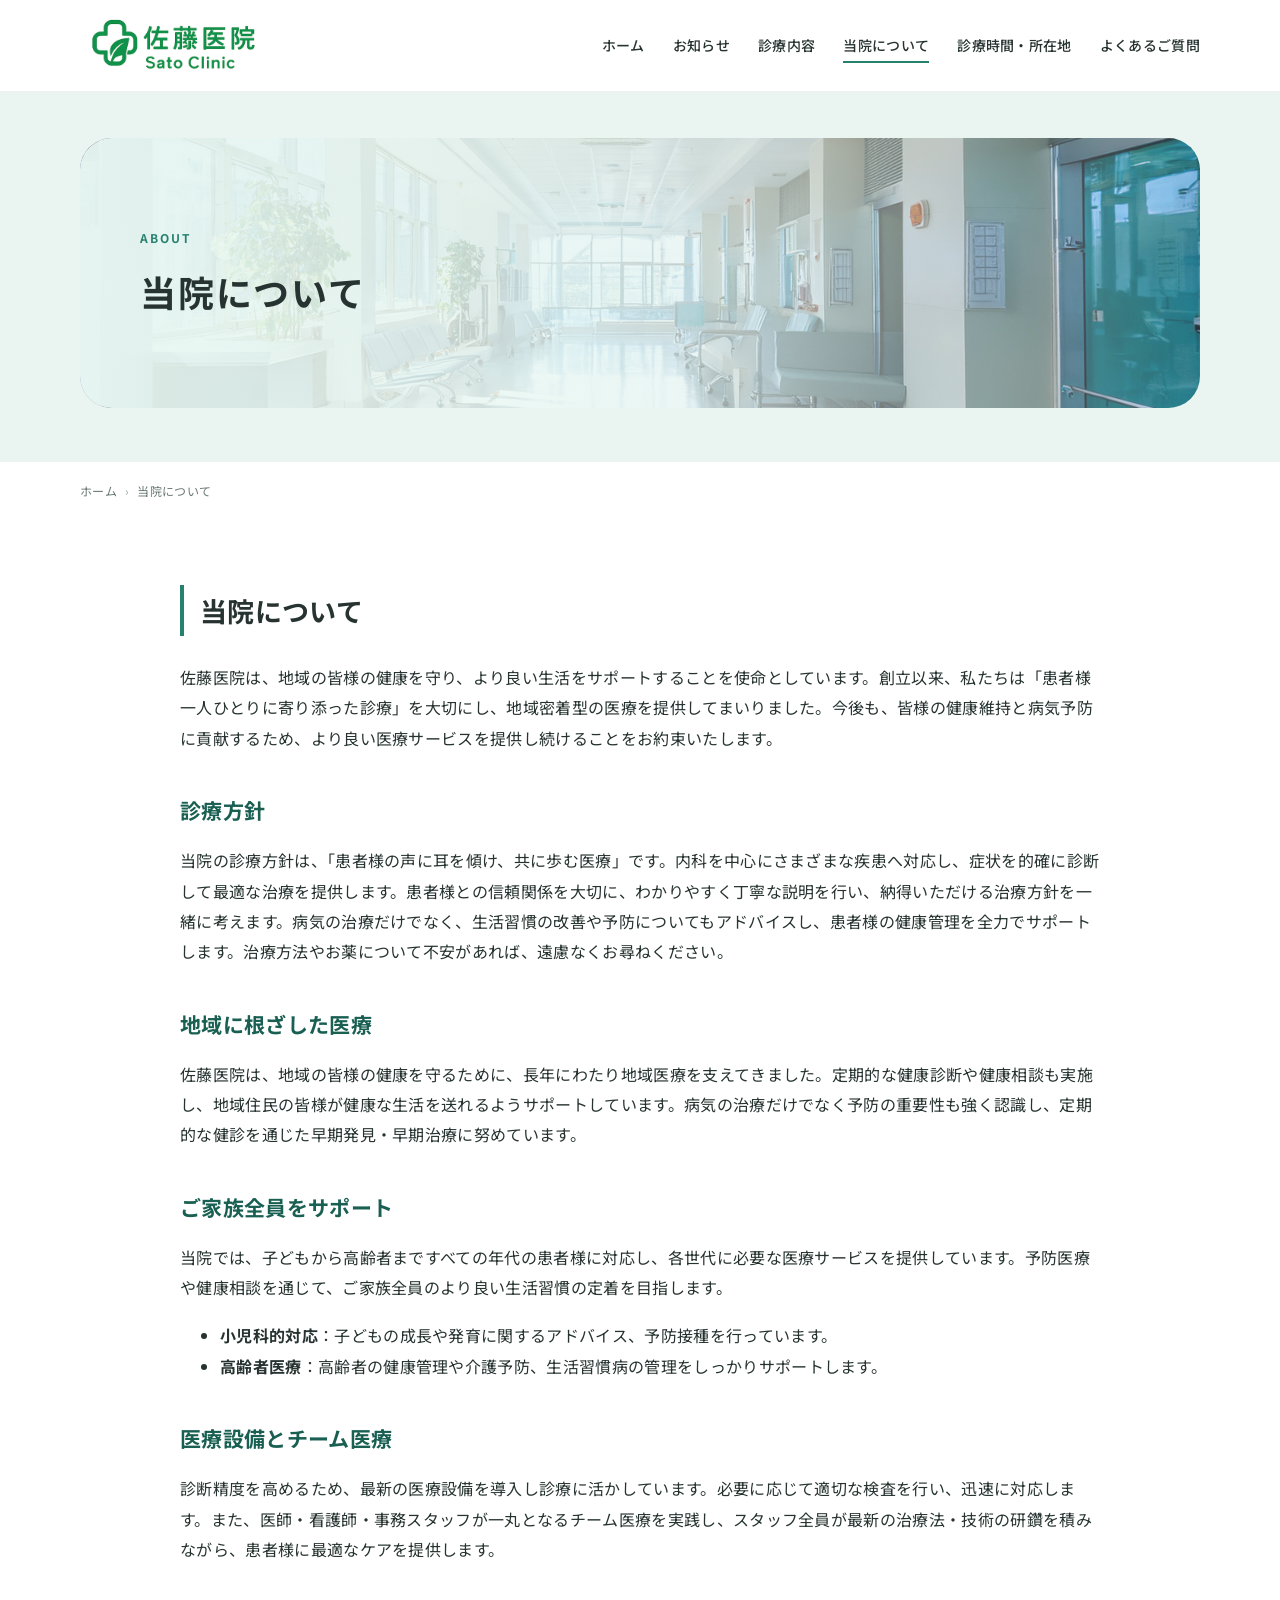
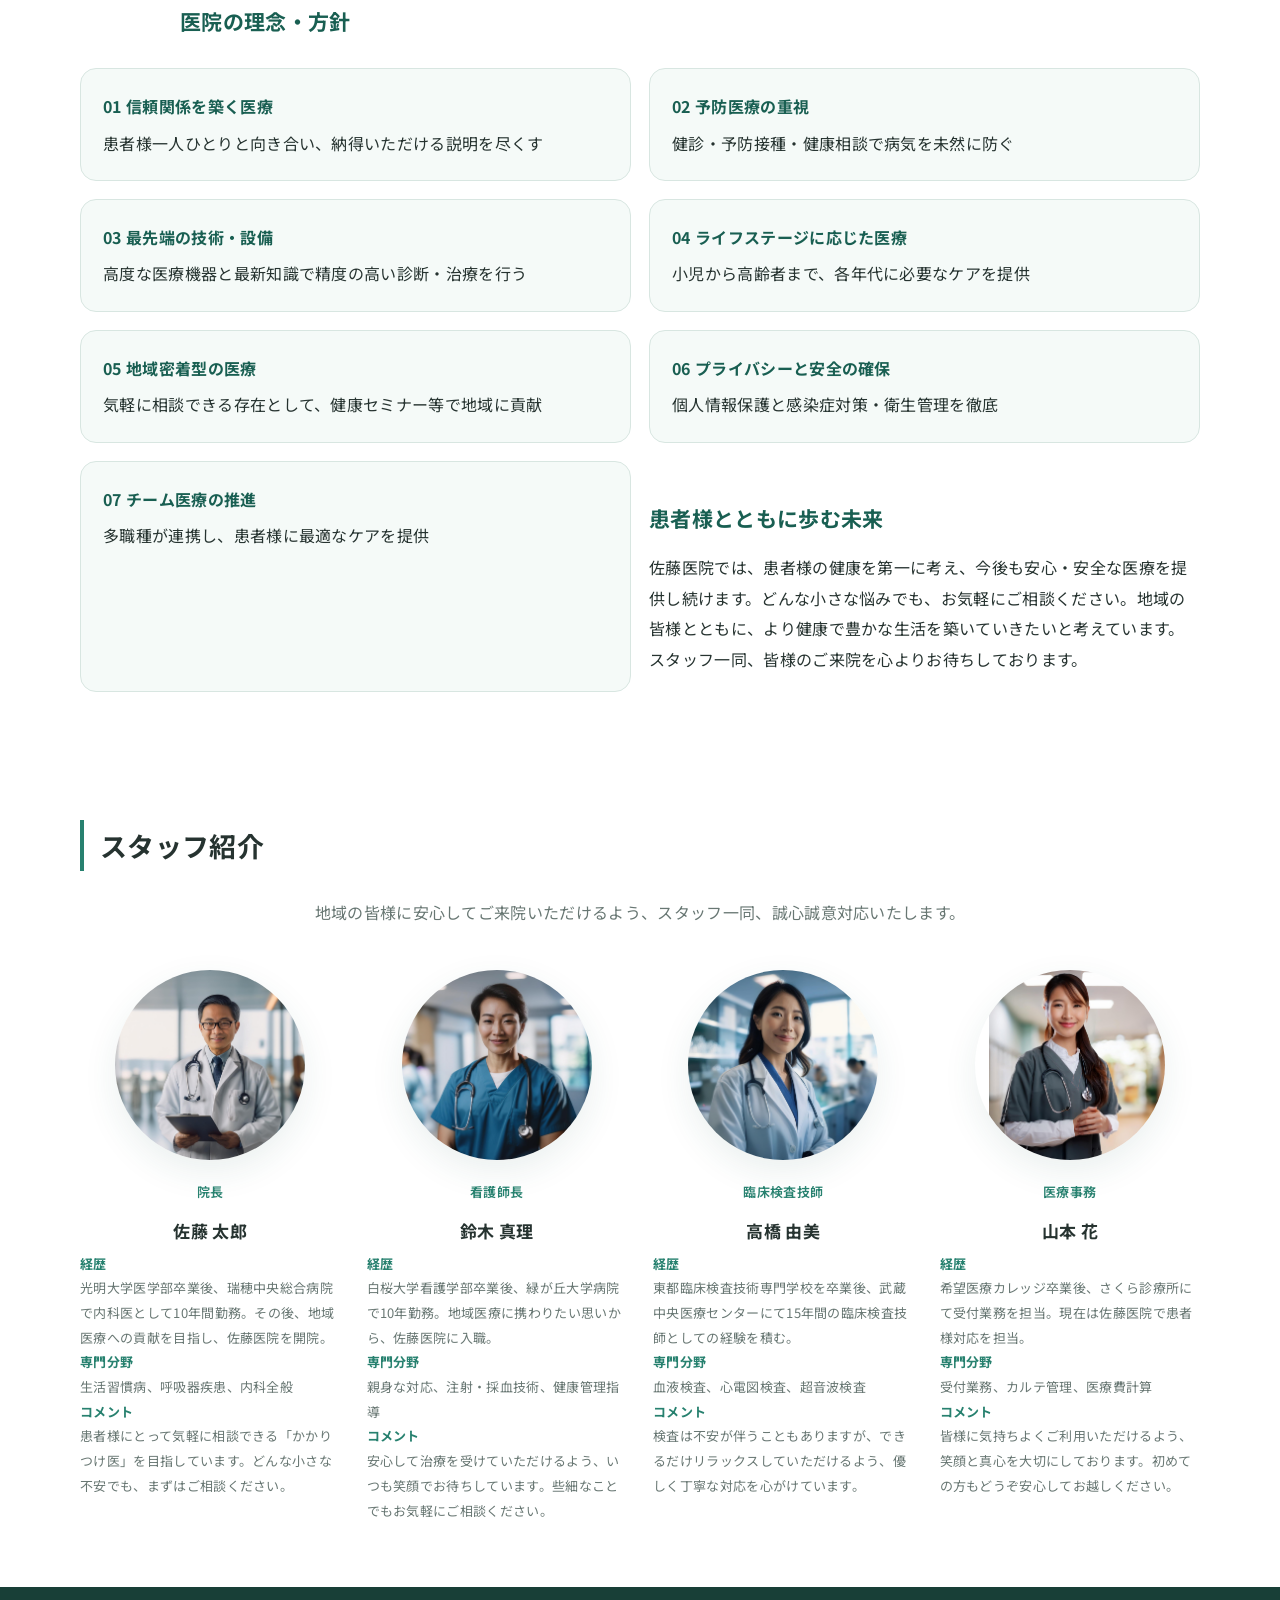
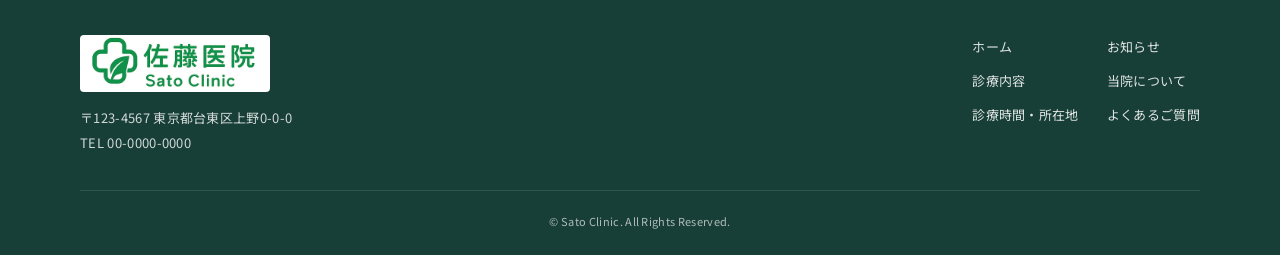
==== commit ec7a110e: "院長挨拶と当院についての確定文への置換" ====
--- a/about/index.html
+++ b/about/index.html
@@ -1,3 +1,3 @@
 <!doctype html><html lang="ja"><head><meta charset="UTF-8"><meta name="viewport" content="width=device-width, initial-scale=1.0"><title>当院について｜佐藤医院</title><link rel="stylesheet" href="../css/style.css"></head><body>
 <header class="site-header"><div class="container header-inner"><a class="logo" href="../index.html"><img src="../img/Logo/logo.png" alt="佐藤医院 Sato Clinic"></a><nav class="global-nav" aria-label="メインナビゲーション"><ul><li><a href="../index.html">ホーム</a></li><li><a href="../information/index.html">お知らせ</a></li><li><a href="../medical/index.html">診療内容</a></li><li><a href="../about/index.html" aria-current="page">当院について</a></li><li><a href="../access/index.html">診療時間・所在地</a></li><li><a href="../faq/index.html">よくあるご質問</a></li></ul></nav></div></header>
-<main><section class="page-hero"><div class="container"><div class="page-hero-inner has-image" style="background-image:url('../img/Hospital_Exterior/hospital_6.jpg')"><div class="page-hero-copy"><span class="en">ABOUT</span><h1>当院について</h1></div></div></div></section><div class="container breadcrumb"><a href="../index.html">ホーム</a><span>›</span>当院について</div><section class="content-section"><div class="container"><div class="prose"><h2 class="content-title">当院について</h2><p>佐藤医院は、地域の皆様の健康を守り、より良い生活をサポートすることを使命としています。創立以来、私たちは「患者様一人ひとりに寄り添った診療」を大切にし、地域密着型の医療を提供してまいりました。今後も、皆様の健康維持と病気予防に貢献するため、より良い医療サービスを提供し続けることをお約束いたします。</p><h3>診療方針</h3><p>当院の診療方針は、「患者様の声に耳を傾け、共に歩む医療」です。内科を中心にさまざまな疾患へ対応し、症状を的確に診断して最適な治療を提供します。患者様との信頼関係を大切に、わかりやすく丁寧な説明を行い、納得いただける治療方針を一緒に考えます。</p><h3>地域に根ざした医療</h3><p>佐藤医院は、地域の皆様の健康を守るために、長年にわたり地域医療を支えてきました。定期的な健康診断や健康相談も実施し、病気の治療だけでなく予防にも努めています。</p><h3>ご家族全員をサポート</h3><p>当院では、子どもから高齢者まですべての年代の患者様に対応し、各世代に必要な医療サービスを提供しています。予防医療や健康相談を通じて、ご家族全員のより良い生活習慣の定着を目指します。</p><h3>医療設備とチーム医療</h3><p>診断精度を高めるため、最新の医療設備を導入し診療に活かしています。また、医師・看護師・事務スタッフが一丸となるチーム医療を実践し、患者様に最適なケアを提供します。</p><h3>医院の理念・方針</h3></div><div class="policy-list" style="margin-top:26px"><div class="policy"><strong>01 信頼関係を築く医療</strong>患者様一人ひとりと向き合い、納得いただける説明を尽くす</div><div class="policy"><strong>02 予防医療の重視</strong>健診・予防接種・健康相談で病気を未然に防ぐ</div><div class="policy"><strong>03 最先端の技術・設備</strong>高度な医療機器と最新知識で精度の高い診断・治療を行う</div><div class="policy"><strong>04 ライフステージに応じた医療</strong>小児から高齢者まで、各年代に必要なケアを提供</div><div class="policy"><strong>05 地域密着型の医療</strong>気軽に相談できる存在として地域に貢献</div><div class="policy"><strong>06 プライバシーと安全の確保</strong>個人情報保護と感染症対策・衛生管理を徹底</div><div class="policy"><strong>07 チーム医療の推進</strong>多職種が連携し、患者様に最適なケアを提供</div></div></div></section><section class="content-section soft about-staff"><div class="container"><h2 class="content-title">スタッフ紹介</h2><p class="staff-intro" style="margin-top:0">地域の皆様に安心してご来院いただけるよう、スタッフ一同、誠心誠意対応いたします。</p><div class="staff-grid"><article class="staff-card"><img src="../img/Doctor_Image/sato_taro.jpg" alt="佐藤太郎"><p class="role">院長</p><h3>佐藤 太郎</h3><p><strong>経歴</strong><br>光明大学医学部卒業後、瑞穂中央総合病院で内科医として10年間勤務。その後、地域医療への貢献を目指し、佐藤医院を開院。</p><p><strong>専門分野</strong><br>生活習慣病、呼吸器疾患、内科全般</p><p><strong>コメント</strong><br>患者様にとって気軽に相談できる「かかりつけ医」を目指しています。どんな小さな不安でも、まずはご相談ください。</p></article><article class="staff-card"><img src="../img/Doctor_Image/suzuki_mari.jpg" alt="鈴木真理"><p class="role">看護師長</p><h3>鈴木 真理</h3><p><strong>経歴</strong><br>白桜大学看護学部卒業後、緑が丘大学病院で10年勤務。地域医療に携わりたい思いから、佐藤医院に入職。</p><p><strong>専門分野</strong><br>親身な対応、注射・採血技術、健康管理指導</p><p><strong>コメント</strong><br>安心して治療を受けていただけるよう、いつも笑顔でお待ちしています。些細なことでもお気軽にご相談ください。</p></article><article class="staff-card"><img src="../img/Doctor_Image/takahashi_yumi.jpg" alt="高橋由美"><p class="role">臨床検査技師</p><h3>高橋 由美</h3><p><strong>経歴</strong><br>東都臨床検査技術専門学校を卒業後、武蔵中央医療センターにて15年間の臨床検査技師としての経験を積む。</p><p><strong>専門分野</strong><br>血液検査、心電図検査、超音波検査</p><p><strong>コメント</strong><br>検査は不安が伴うこともありますが、できるだけリラックスしていただけるよう、優しく丁寧な対応を心がけています。</p></article><article class="staff-card"><img src="../img/Doctor_Image/yamamoto_hana.jpg" alt="山本花"><p class="role">医療事務</p><h3>山本 花</h3><p><strong>経歴</strong><br>希望医療カレッジ卒業後、さくら診療所にて受付業務を担当。現在は佐藤医院で患者様対応を担当。</p><p><strong>専門分野</strong><br>受付業務、カルテ管理、医療費計算</p><p><strong>コメント</strong><br>皆様に気持ちよくご利用いただけるよう、笑顔と真心を大切にしております。初めての方もどうぞ安心してお越しください。</p></article></div></div></section></main><footer class="site-footer"><div class="container"><div class="footer-top"><div class="footer-brand"><img src="../img/Logo/logo.png" alt="佐藤医院"><p>〒123-4567 東京都台東区上野0-0-0<br>TEL 00-0000-0000</p></div><nav class="footer-nav" aria-label="フッターナビゲーション"><a href="../index.html">ホーム</a><a href="../information/index.html">お知らせ</a><a href="../medical/index.html">診療内容</a><a href="../about/index.html">当院について</a><a href="../access/index.html">診療時間・所在地</a><a href="../faq/index.html">よくあるご質問</a></nav></div><div class="copyright">© Sato Clinic. All Rights Reserved.</div></div></footer><script src="../js/script.js"></script></body></html>+<main><section class="page-hero"><div class="container"><div class="page-hero-inner has-image" style="background-image:url('../img/Hospital_Exterior/hospital_6.jpg')"><div class="page-hero-copy"><span class="en">ABOUT</span><h1>当院について</h1></div></div></div></section><div class="container breadcrumb"><a href="../index.html">ホーム</a><span>›</span>当院について</div><section class="content-section"><div class="container"><div class="prose"><h2 class="content-title">当院について</h2><p>佐藤医院は、地域の皆様の健康を守り、より良い生活をサポートすることを使命としています。創立以来、私たちは「患者様一人ひとりに寄り添った診療」を大切にし、地域密着型の医療を提供してまいりました。今後も、皆様の健康維持と病気予防に貢献するため、より良い医療サービスを提供し続けることをお約束いたします。</p><h3>診療方針</h3><p>当院の診療方針は、「患者様の声に耳を傾け、共に歩む医療」です。内科を中心にさまざまな疾患へ対応し、症状を的確に診断して最適な治療を提供します。患者様との信頼関係を大切に、わかりやすく丁寧な説明を行い、納得いただける治療方針を一緒に考えます。病気の治療だけでなく、生活習慣の改善や予防についてもアドバイスし、患者様の健康管理を全力でサポートします。治療方法やお薬について不安があれば、遠慮なくお尋ねください。</p><h3>地域に根ざした医療</h3><p>佐藤医院は、地域の皆様の健康を守るために、長年にわたり地域医療を支えてきました。定期的な健康診断や健康相談も実施し、地域住民の皆様が健康な生活を送れるようサポートしています。病気の治療だけでなく予防の重要性も強く認識し、定期的な健診を通じた早期発見・早期治療に努めています。</p><h3>ご家族全員をサポート</h3><p>当院では、子どもから高齢者まですべての年代の患者様に対応し、各世代に必要な医療サービスを提供しています。予防医療や健康相談を通じて、ご家族全員のより良い生活習慣の定着を目指します。</p><ul><li><strong>小児科的対応</strong>：子どもの成長や発育に関するアドバイス、予防接種を行っています。</li><li><strong>高齢者医療</strong>：高齢者の健康管理や介護予防、生活習慣病の管理をしっかりサポートします。</li></ul><h3>医療設備とチーム医療</h3><p>診断精度を高めるため、最新の医療設備を導入し診療に活かしています。必要に応じて適切な検査を行い、迅速に対応します。また、医師・看護師・事務スタッフが一丸となるチーム医療を実践し、スタッフ全員が最新の治療法・技術の研鑽を積みながら、患者様に最適なケアを提供します。</p><h3>医院の理念・方針</h3></div><div class="policy-list" style="margin-top:26px"><div class="policy"><strong>01 信頼関係を築く医療</strong>患者様一人ひとりと向き合い、納得いただける説明を尽くす</div><div class="policy"><strong>02 予防医療の重視</strong>健診・予防接種・健康相談で病気を未然に防ぐ</div><div class="policy"><strong>03 最先端の技術・設備</strong>高度な医療機器と最新知識で精度の高い診断・治療を行う</div><div class="policy"><strong>04 ライフステージに応じた医療</strong>小児から高齢者まで、各年代に必要なケアを提供</div><div class="policy"><strong>05 地域密着型の医療</strong>気軽に相談できる存在として、健康セミナー等で地域に貢献</div><div class="policy"><strong>06 プライバシーと安全の確保</strong>個人情報保護と感染症対策・衛生管理を徹底</div><div class="policy"><strong>07 チーム医療の推進</strong>多職種が連携し、患者様に最適なケアを提供</div><div class="prose"><h3>患者様とともに歩む未来</h3><p>佐藤医院では、患者様の健康を第一に考え、今後も安心・安全な医療を提供し続けます。どんな小さな悩みでも、お気軽にご相談ください。地域の皆様とともに、より健康で豊かな生活を築いていきたいと考えています。スタッフ一同、皆様のご来院を心よりお待ちしております。</p></div></div></section><section class="content-section soft about-staff"><div class="container"><h2 class="content-title">スタッフ紹介</h2><p class="staff-intro" style="margin-top:0">地域の皆様に安心してご来院いただけるよう、スタッフ一同、誠心誠意対応いたします。</p><div class="staff-grid"><article id="staff-sato" class="staff-card"><img src="../img/Doctor_Image/sato_taro.jpg" alt="佐藤太郎"><p class="role">院長</p><h3>佐藤 太郎</h3><p><strong>経歴</strong><br>光明大学医学部卒業後、瑞穂中央総合病院で内科医として10年間勤務。その後、地域医療への貢献を目指し、佐藤医院を開院。</p><p><strong>専門分野</strong><br>生活習慣病、呼吸器疾患、内科全般</p><p><strong>コメント</strong><br>患者様にとって気軽に相談できる「かかりつけ医」を目指しています。どんな小さな不安でも、まずはご相談ください。</p></article><article id="staff-suzuki" class="staff-card"><img src="../img/Doctor_Image/suzuki_mari.jpg" alt="鈴木真理"><p class="role">看護師長</p><h3>鈴木 真理</h3><p><strong>経歴</strong><br>白桜大学看護学部卒業後、緑が丘大学病院で10年勤務。地域医療に携わりたい思いから、佐藤医院に入職。</p><p><strong>専門分野</strong><br>親身な対応、注射・採血技術、健康管理指導</p><p><strong>コメント</strong><br>安心して治療を受けていただけるよう、いつも笑顔でお待ちしています。些細なことでもお気軽にご相談ください。</p></article><article id="staff-takahashi" class="staff-card"><img src="../img/Doctor_Image/takahashi_yumi.jpg" alt="高橋由美"><p class="role">臨床検査技師</p><h3>高橋 由美</h3><p><strong>経歴</strong><br>東都臨床検査技術専門学校を卒業後、武蔵中央医療センターにて15年間の臨床検査技師としての経験を積む。</p><p><strong>専門分野</strong><br>血液検査、心電図検査、超音波検査</p><p><strong>コメント</strong><br>検査は不安が伴うこともありますが、できるだけリラックスしていただけるよう、優しく丁寧な対応を心がけています。</p></article><article id="staff-yamamoto" class="staff-card"><img src="../img/Doctor_Image/yamamoto_hana.jpg" alt="山本花"><p class="role">医療事務</p><h3>山本 花</h3><p><strong>経歴</strong><br>希望医療カレッジ卒業後、さくら診療所にて受付業務を担当。現在は佐藤医院で患者様対応を担当。</p><p><strong>専門分野</strong><br>受付業務、カルテ管理、医療費計算</p><p><strong>コメント</strong><br>皆様に気持ちよくご利用いただけるよう、笑顔と真心を大切にしております。初めての方もどうぞ安心してお越しください。</p></article></div></div></section></main><footer class="site-footer"><div class="container"><div class="footer-top"><div class="footer-brand"><img src="../img/Logo/logo.png" alt="佐藤医院"><p>〒123-4567 東京都台東区上野0-0-0<br>TEL 00-0000-0000</p></div><nav class="footer-nav" aria-label="フッターナビゲーション"><a href="../index.html">ホーム</a><a href="../information/index.html">お知らせ</a><a href="../medical/index.html">診療内容</a><a href="../about/index.html">当院について</a><a href="../access/index.html">診療時間・所在地</a><a href="../faq/index.html">よくあるご質問</a></nav></div><div class="copyright">© Sato Clinic. All Rights Reserved.</div></div></footer><script src="../js/script.js"></script></body></html>
--- a/css/style.css
+++ b/css/style.css
@@ -19,6 +19,7 @@
 .container{width:1120px;max-width:calc(100% - 48px);margin:0 auto}
 .site-header{height:92px;display:flex;align-items:center;background:#fff;border-bottom:1px solid #edf2f0;position:relative;z-index:10}
 .header-inner{display:flex;align-items:center;justify-content:space-between;gap:32px}
+.menu-toggle{display:none;border:1px solid var(--line);background:#fff;border-radius:8px;padding:8px 11px;color:var(--green-dark);font-size:20px;line-height:1;cursor:pointer}
 .logo img{width:190px;height:auto}
 .global-nav ul{display:flex;align-items:center;gap:28px;list-style:none;margin:0;padding:0;font-size:14px;font-weight:500}
 .global-nav a{position:relative;padding:10px 0}
@@ -52,6 +53,7 @@
 .contact-panel .label{font-size:13px;opacity:.82;margin-bottom:5px}
 .contact-panel .tel{font-size:29px;font-weight:700;letter-spacing:.04em;margin:0 0 9px}
 .contact-panel p{margin:2px 0;font-size:14px}
+.contact-panel .btn.white{margin-top:2em}
 .btn{display:inline-flex;align-items:center;justify-content:center;gap:10px;min-width:176px;padding:13px 24px;border-radius:999px;border:1px solid var(--green);color:var(--green);font-size:14px;font-weight:600;transition:.2s;background:#fff}
 .btn:after{content:'→';font-size:17px}
 .btn:hover{background:var(--green);color:#fff}
@@ -60,9 +62,10 @@
 .news-layout{display:grid;grid-template-columns:390px 1fr;gap:58px;align-items:start}
 .news-photo{height:390px;border-radius:24px;object-fit:cover;object-position:72% center;width:100%;box-shadow:var(--shadow)}
 .news-list{border-top:1px solid var(--line)}
-.news-item{display:grid;grid-template-columns:120px 1fr auto;gap:18px;align-items:center;padding:19px 0;border-bottom:1px solid var(--line)}
+.news-item{display:grid;grid-template-columns:120px 80px 1fr;gap:18px;align-items:center;padding:19px 0;border-bottom:1px solid var(--line)}
+.news-item .tag{grid-column:2;grid-row:1;align-self:center;display:inline-flex;width:70px;height:27px;box-sizing:border-box;justify-content:center;align-items:center;margin-right:7px;flex-shrink:0}.news-item a{grid-column:3;grid-row:1;align-self:center}
 .news-item time{font-size:13px;color:var(--muted)}
-.news-item .tag{font-size:11px;color:var(--green);border:1px solid #bad8d0;border-radius:999px;padding:4px 10px}
+.news-item .tag{font-size:11px;color:var(--green);border:1px solid #bad8d0;border-radius:999px;padding:0 10px}
 .news-item a{font-size:15px;font-weight:500}.news-item a:hover{color:var(--green)}
 .greeting{display:grid;grid-template-columns:390px 1fr;gap:66px;align-items:center}
 .greeting-photo{position:relative}
@@ -73,10 +76,12 @@
 .signature{text-align:right;font-weight:600;margin-top:22px!important}
 .medical-grid{display:grid;grid-template-columns:repeat(2,1fr);gap:28px}
 .medical-card{background:#fff;border-radius:24px;overflow:hidden;box-shadow:var(--shadow);border:1px solid #e8efed}
+.medical-card-link{display:block;color:inherit;text-decoration:none;border-radius:24px;transition:transform .25s ease,box-shadow .25s ease}.medical-card-link:hover,.medical-card-link:focus-visible{transform:translateY(-5px);box-shadow:0 10px 24px rgba(22,71,58,.16);outline:none}.medical-card-link:focus-visible{outline:2px solid var(--green);outline-offset:3px}
 .medical-card img{width:100%;height:255px;object-fit:cover}
 .medical-card .body{padding:25px 28px 30px}.medical-card .num{font-size:12px;color:var(--green);font-weight:700;letter-spacing:.1em}.medical-card h3{font-size:21px;margin:4px 0 10px}.medical-card p{font-size:14px;color:#56635f;margin:0}
 .about-panel{display:grid;grid-template-columns:1.05fr .95fr;gap:56px;align-items:center;background:var(--green);color:#fff;border-radius:34px;padding:58px 62px;overflow:hidden}
 .about-panel h3{font-size:30px;margin:0 0 18px}.about-panel p{opacity:.92;margin:0 0 22px}.about-panel img{width:100%;height:380px;object-fit:cover;border-radius:24px}
+.about-slideshow{position:relative;height:380px;border-radius:24px;overflow:hidden}.about-slideshow img{position:absolute;inset:0;opacity:0;transition:opacity 2.5s ease}.about-slideshow img.is-active{opacity:1}
 .staff-intro{text-align:center;max-width:760px;margin:-18px auto 42px;color:var(--muted)}
 .staff-grid{display:grid;grid-template-columns:repeat(4,1fr);gap:26px}
 .staff-card{text-align:center;display:flex;flex-direction:column}.staff-card img{width:190px;height:190px;object-fit:cover;border-radius:50%;margin:0 auto 20px;box-shadow:var(--shadow)}
@@ -84,10 +89,20 @@
 .staff-card:nth-child(2) img{object-position:100% center}
 .staff-card:nth-child(4) img{object-position:-10% center}
 .staff-card h3{font-size:17px;margin:0 0 4px;order:2}.staff-card .role{font-size:13px;color:var(--green);font-weight:600;margin:0 0 11px;order:1}.staff-card p{font-size:13px;color:var(--muted);margin:0}.staff-card>p:not(.role){order:3}
+.staff-card-link{display:block;color:inherit;text-decoration:none;border-radius:12px;padding:10px;transition:transform .25s ease,box-shadow .25s ease;background:transparent}.staff-card-link:hover,.staff-card-link:focus-visible{transform:translateY(-5px);box-shadow:0 10px 24px rgba(22,71,58,.16);outline:none}.staff-card-link:focus-visible{outline:2px solid var(--green);outline-offset:3px}
+.staff-card-link:nth-child(3) .staff-card img{object-position:center}.staff-card-link:nth-child(4) .staff-card img{object-position:-10% center}
 .about-staff .staff-card>p:not(.role){text-align:left}
 .about-staff .staff-card>p strong{color:var(--green)}
 .access-wrap{display:grid;grid-template-columns:1.1fr .9fr;gap:52px;align-items:center}
+.access-wrap{grid-template-columns:minmax(0,1.55fr) minmax(280px,.75fr);gap:64px;align-items:stretch}.access-wrap .map-image{height:100%;min-height:330px}.access-info{padding:0 12px}.access-info .more{text-align:left!important}
 .map-image{width:100%;height:390px;object-fit:cover;border-radius:28px;box-shadow:var(--shadow)}
+.map-image{border:0}
+.reservation-form{max-width:680px;margin:0 auto;background:#fff;padding:32px;border-radius:22px;box-shadow:var(--shadow)}.reservation-form label{display:block;color:var(--green-dark);font-weight:600;margin-bottom:18px}.reservation-form input,.reservation-form select{display:block;width:100%;box-sizing:border-box;margin-top:7px;padding:12px;border:1px solid var(--line);border-radius:8px;font:inherit}.reservation-result{margin-top:24px;color:var(--green-dark)}
+#availability{max-width:680px;margin:0 auto;font-size:20px}#availability p{margin:10px 0}
+.reservation-intro{max-width:680px;margin:0 auto 18px;font-size:20px}
+.admin-news-table{width:100%;border-collapse:collapse;margin:24px 0;background:#fff}.admin-news-table th,.admin-news-table td{padding:14px;border:1px solid var(--line);text-align:left}.admin-news-table th{background:var(--mint);color:var(--green-dark)}.admin-news-table button{margin-right:6px;padding:5px 10px}
+.admin-reservation-table{width:100%;border-collapse:collapse;margin:24px 0;background:#fff}.admin-reservation-table th,.admin-reservation-table td{padding:14px;border:1px solid var(--line);text-align:left}.admin-reservation-table th{background:var(--mint);color:var(--green-dark)}
+.reservation-cancel{padding:7px 12px;border:1px solid #d99a8f;border-radius:6px;background:#fff;color:#a34f42;cursor:pointer;font:inherit;white-space:nowrap}.reservation-cancel:hover{background:#fff2ef}
 .access-info h3{font-size:24px;margin:0 0 18px}.access-info dl{margin:0}.access-info dt{font-size:12px;color:var(--green);font-weight:700;margin-top:14px}.access-info dd{margin:2px 0 0;font-size:15px}
 .site-footer{background:#183f37;color:#fff;padding:48px 0 24px}
 .footer-top{display:flex;justify-content:space-between;gap:48px;align-items:flex-start}.footer-brand img{width:190px;background:#fff;border-radius:4px}.footer-brand p{font-size:13px;opacity:.8;margin:14px 0 0}.footer-nav{display:grid;grid-template-columns:repeat(2,auto);gap:9px 28px;font-size:13px}.footer-nav a{opacity:.86}.footer-nav a:hover{opacity:1}.copyright{border-top:1px solid rgba(255,255,255,.16);margin-top:34px;padding-top:20px;text-align:center;font-size:11px;opacity:.65}
@@ -99,7 +114,51 @@
 .content-section{padding:64px 0}.content-title{font-size:27px;margin:0 0 26px;padding-left:16px;border-left:4px solid var(--green)}
 .prose{max-width:920px;margin:0 auto}.prose p{margin:0 0 18px}.prose h3{font-size:21px;margin:38px 0 14px;color:var(--green-dark)}
 .info-list{border-top:1px solid var(--line)}.info-row{display:grid;grid-template-columns:130px 1fr;gap:26px;padding:22px 0;border-bottom:1px solid var(--line)}.info-row time{font-size:13px;color:var(--muted)}.info-row h3{font-size:17px;margin:0 0 8px}.info-row p{font-size:14px;color:#5c6965;margin:0}
-.detail-grid{display:grid;grid-template-columns:repeat(2,1fr);gap:28px}.detail-card{border:1px solid var(--line);border-radius:20px;overflow:hidden;background:#fff}.detail-card img{height:230px;width:100%;object-fit:cover}.detail-card .body{padding:24px}.detail-card h3{margin:0 0 10px;font-size:20px}.detail-card p{font-size:14px;color:#5d6966;margin:0}
+.detail-grid{display:grid;grid-template-columns:repeat(2,1fr);gap:28px}.detail-card{border:1px solid var(--line);border-radius:20px;overflow:hidden;background:#fff}.detail-card img{height:230px;width:100%;object-fit:cover}.detail-card .body{padding:24px}.detail-card .num{display:block;color:var(--green);font-size:12px;font-weight:700;letter-spacing:.1em}.detail-card h3{margin:4px 0 10px;font-size:20px}.detail-card p{font-size:14px;color:#5d6966;margin:0}
 .policy-list{display:grid;grid-template-columns:repeat(2,1fr);gap:18px}.policy{padding:22px;border-radius:16px;background:var(--mint);border:1px solid var(--line)}.policy strong{display:block;color:var(--green-dark);margin-bottom:6px}
-.faq-list{max-width:900px;margin:0 auto}.faq-item{border-bottom:1px solid var(--line);padding:24px 0}.faq-q{font-size:17px;font-weight:600;margin:0 0 10px}.faq-q:before{content:'Q';display:inline-flex;width:30px;height:30px;align-items:center;justify-content:center;border-radius:50%;background:var(--green);color:#fff;margin-right:12px}.faq-a{margin:0;padding-left:42px;color:#596662;font-size:14px}.faq-a:before{content:'A';font-weight:700;color:var(--green);margin-right:10px}
+.faq-list{max-width:900px;margin:0 auto}.faq-category{margin-top:44px}.faq-category:first-child{margin-top:0}.faq-category-title{display:flex;align-items:center;gap:12px;margin:0;padding:14px 18px;border-left:5px solid var(--green);border-radius:4px;background:#eef6f1;color:var(--green);font-size:21px;font-weight:700}.faq-category-title:before{content:'';width:8px;height:8px;border-radius:50%;background:var(--green)}.faq-item{border-bottom:1px solid var(--line);padding:24px 0}.faq-q{font-size:17px;font-weight:600;margin:0 0 10px}.faq-q:before{content:'Q';display:inline-flex;width:30px;height:30px;align-items:center;justify-content:center;border-radius:50%;background:var(--green);color:#fff;margin-right:12px}.faq-a{margin:0;padding-left:42px;color:#596662;font-size:14px}.faq-a:before{content:'A';font-weight:700;color:var(--green);margin-right:10px}
+.faq-item:nth-child(1),.faq-item:nth-child(4),.faq-item:nth-child(7),.faq-item:nth-child(9){padding-top:0}.faq-item:nth-child(1)::before,.faq-item:nth-child(4)::before,.faq-item:nth-child(7)::before,.faq-item:nth-child(9)::before{display:flex;align-items:center;gap:12px;margin:0 0 4px;padding:14px 18px;border-left:5px solid var(--green);border-radius:4px;background:#eef6f1;color:var(--green);font-size:21px;font-weight:700}.faq-item:nth-child(1)::before{content:'診療について'}.faq-item:nth-child(4)::before{content:'予防接種・健康診断について'}.faq-item:nth-child(7)::before{content:'お支払いについて'}.faq-item:nth-child(9)::before{content:'その他'}
 @media(max-width:900px){.global-nav{display:none}.container{max-width:calc(100% - 32px)}.hero-card{height:480px}.hero-copy{left:40px}.schedule-wrap,.news-layout,.greeting,.about-panel,.access-wrap{grid-template-columns:1fr}.staff-grid{grid-template-columns:repeat(2,1fr)}.medical-grid,.detail-grid,.policy-list{grid-template-columns:1fr}.footer-top{flex-direction:column}}
+.faq-item:nth-child(1)::before,.faq-item:nth-child(4)::before,.faq-item:nth-child(7)::before,.faq-item:nth-child(9)::before{margin-bottom:24px}
+.reservation-page{background:var(--bg)}.reservation-lead{max-width:680px;margin:0 auto 24px;color:#596662}.reservation-status-title{max-width:680px;margin:48px auto 18px}.reservation-page #availability{max-width:680px;margin:0 auto}.reservation-page #availability p{margin:0;padding:12px 16px;border-bottom:1px solid var(--line);background:#fff;color:#596662}.reservation-page #availability p:first-child{border-radius:8px 8px 0 0}.reservation-page #availability p:last-child{border-radius:0 0 8px 8px}
+body:has(.reservation-form) .page-hero-inner{background-image:url('../img/Medical_Image/medical_3.jpg') !important}
+.faq-q{cursor:pointer;position:relative;padding-right:32px}.faq-q:after{content:'＋';position:absolute;right:4px;color:var(--green);font-size:22px;font-weight:400}.faq-a{display:none}.faq-item.is-open .faq-a{display:block}.faq-item.is-open .faq-q:after{content:'−'}
+.faq-list:after{content:'その他のご質問や詳細については、スタッフまでお気軽にお問い合わせください。';display:block;margin-top:28px;color:#596662;font-size:14px;line-height:1.8}
+@media(max-width:900px){.menu-toggle{display:block}.global-nav.is-open{display:block;position:absolute;top:86px;left:0;right:0;background:#fff;padding:18px 16px;box-shadow:var(--shadow);z-index:10}.global-nav.is-open ul{flex-direction:column;gap:14px}.staff-grid{grid-template-columns:1fr}.admin-news-table,.admin-reservation-table{display:block;overflow-x:auto;white-space:nowrap}.reservation-form{padding:22px 18px}.content-title{font-size:26px}}
+@media(max-width:900px) and (orientation:portrait){
+  .schedule-wrap > *{min-width:0;max-width:100%;}
+  .schedule-card{padding:20px 12px;}
+  .schedule-table{width:100%;max-width:100%;table-layout:fixed;font-size:11px;}
+  .schedule-table th,.schedule-table td{padding:9px 2px;white-space:normal;word-break:break-all;}
+  .schedule-table th:first-child,.schedule-table td:first-child{width:30%;}
+  .schedule-note{font-size:11px;line-height:1.7;}
+  .contact-panel{padding:24px 20px;min-width:0;}
+  .contact-panel .tel{font-size:24px;word-break:break-all;}
+  .contact-panel p{font-size:13px;overflow-wrap:anywhere;}
+}
+@media(max-width:900px) and (hover:none) and (pointer:coarse){
+  .medical-card-link .medical-card .body p{
+    display:none;
+  }
+  .medical-card-link .medical-card .body::after{
+    content:'詳しく見る →';
+    display:block;
+    margin-top:14px;
+    color:var(--green);
+    font-size:13px;
+    font-weight:600;
+  }
+  .staff-card > p:not(.role){
+    display:none;
+  }
+  .staff-card::after{
+    content:'プロフィールを見る →';
+    order:3;
+    display:block;
+    margin-top:14px;
+    color:var(--green);
+    font-size:13px;
+    font-weight:600;
+  }
+}
+@media (max-width:900px) and (orientation:landscape){.site-header{height:72px}.global-nav.is-open{top:66px}.container{max-width:calc(100% - 40px)}.hero-card{height:360px}.page-hero-inner{height:210px;padding:36px 42px}.page-hero h1{font-size:30px}.content-section{padding:42px 0}.schedule-wrap{grid-template-columns:1fr;gap:28px}.news-layout,.greeting,.about-panel{grid-template-columns:repeat(2,minmax(0,1fr));gap:28px}.schedule-wrap > *{min-width:0;max-width:100%}.schedule-card{padding:20px 16px}.schedule-table{width:100%;max-width:100%;table-layout:fixed;font-size:12px}.schedule-table th,.schedule-table td{padding:9px 3px;white-space:normal;word-break:break-all}.schedule-table th:first-child,.schedule-table td:first-child{width:30%}.contact-panel{min-width:0;padding:24px}.contact-panel p{overflow-wrap:anywhere}.access-wrap{grid-template-columns:minmax(0,1.55fr) minmax(220px,.75fr);gap:32px}.access-wrap .map-image{height:100%;min-height:280px}.medical-grid,.detail-grid,.policy-list{grid-template-columns:repeat(2,minmax(0,1fr));gap:18px}.reservation-form{max-width:680px;padding:26px 30px}.footer-top{flex-direction:row;gap:28px}}
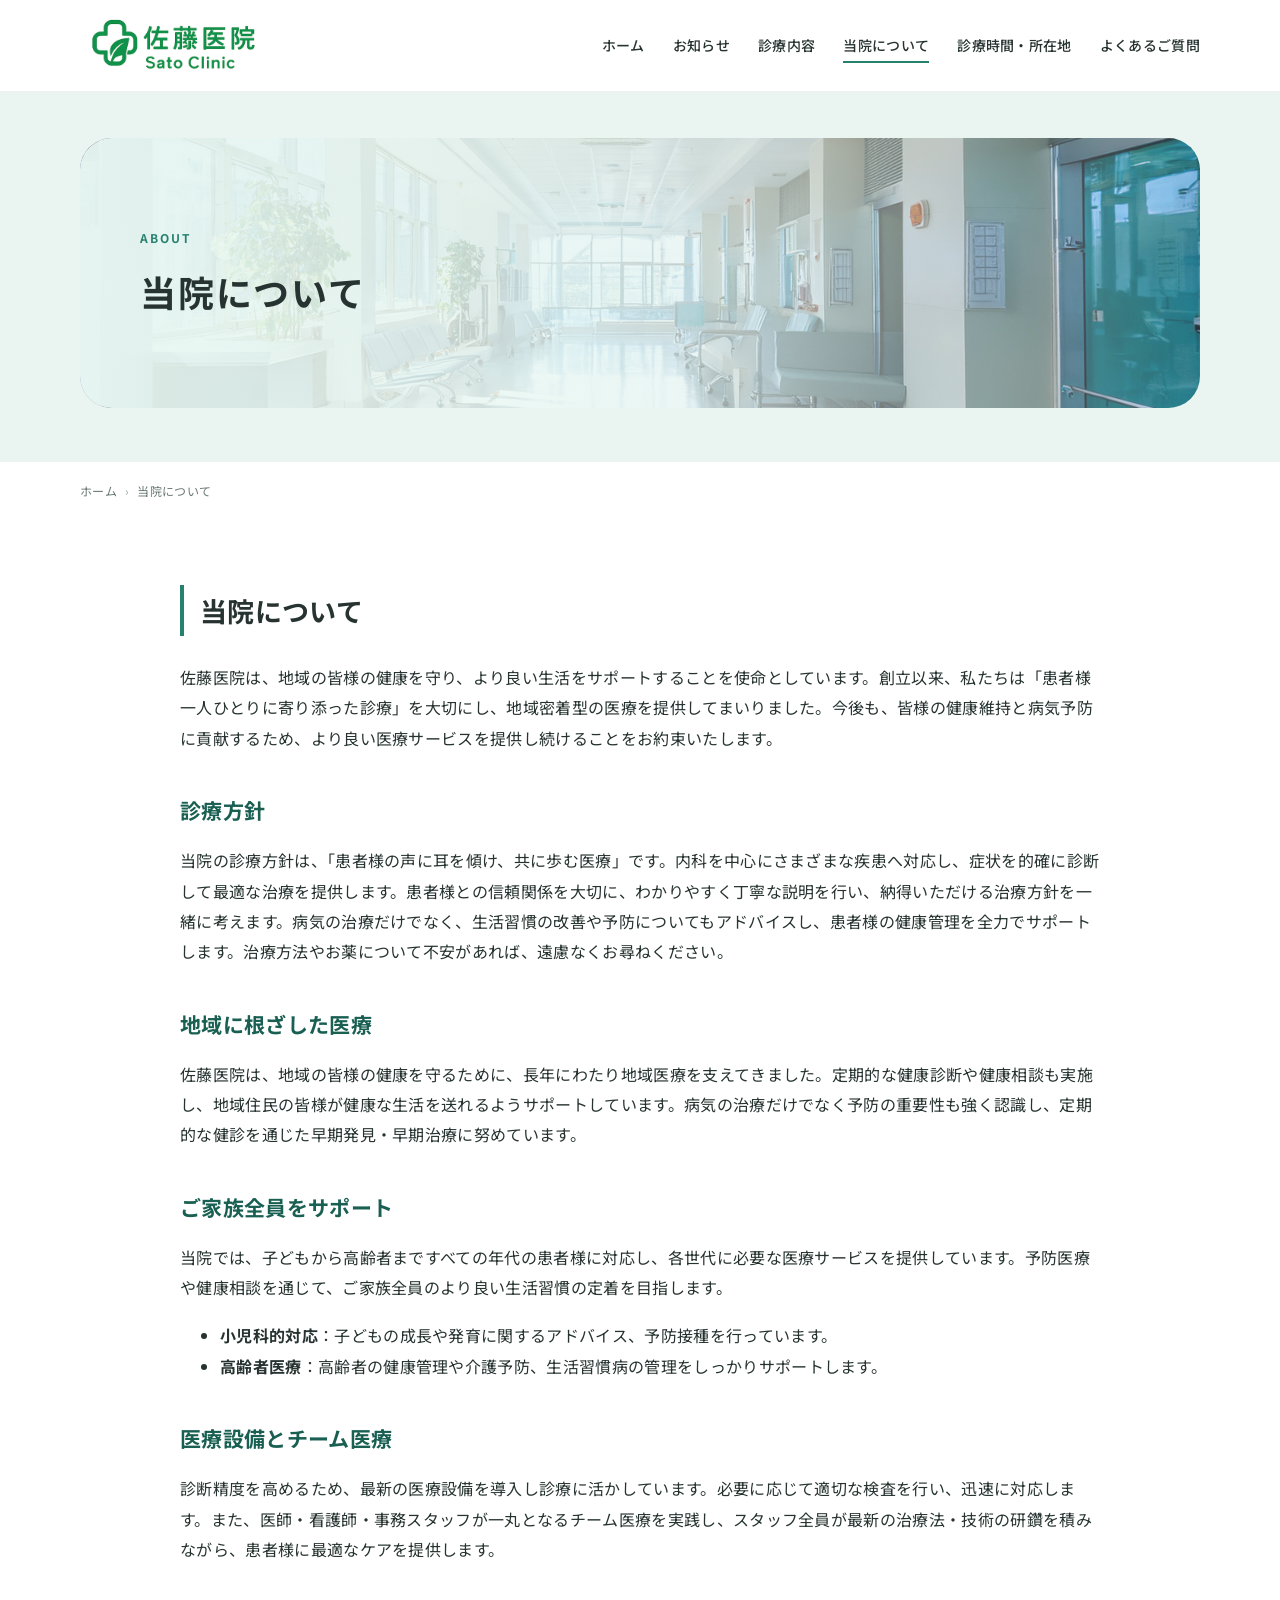
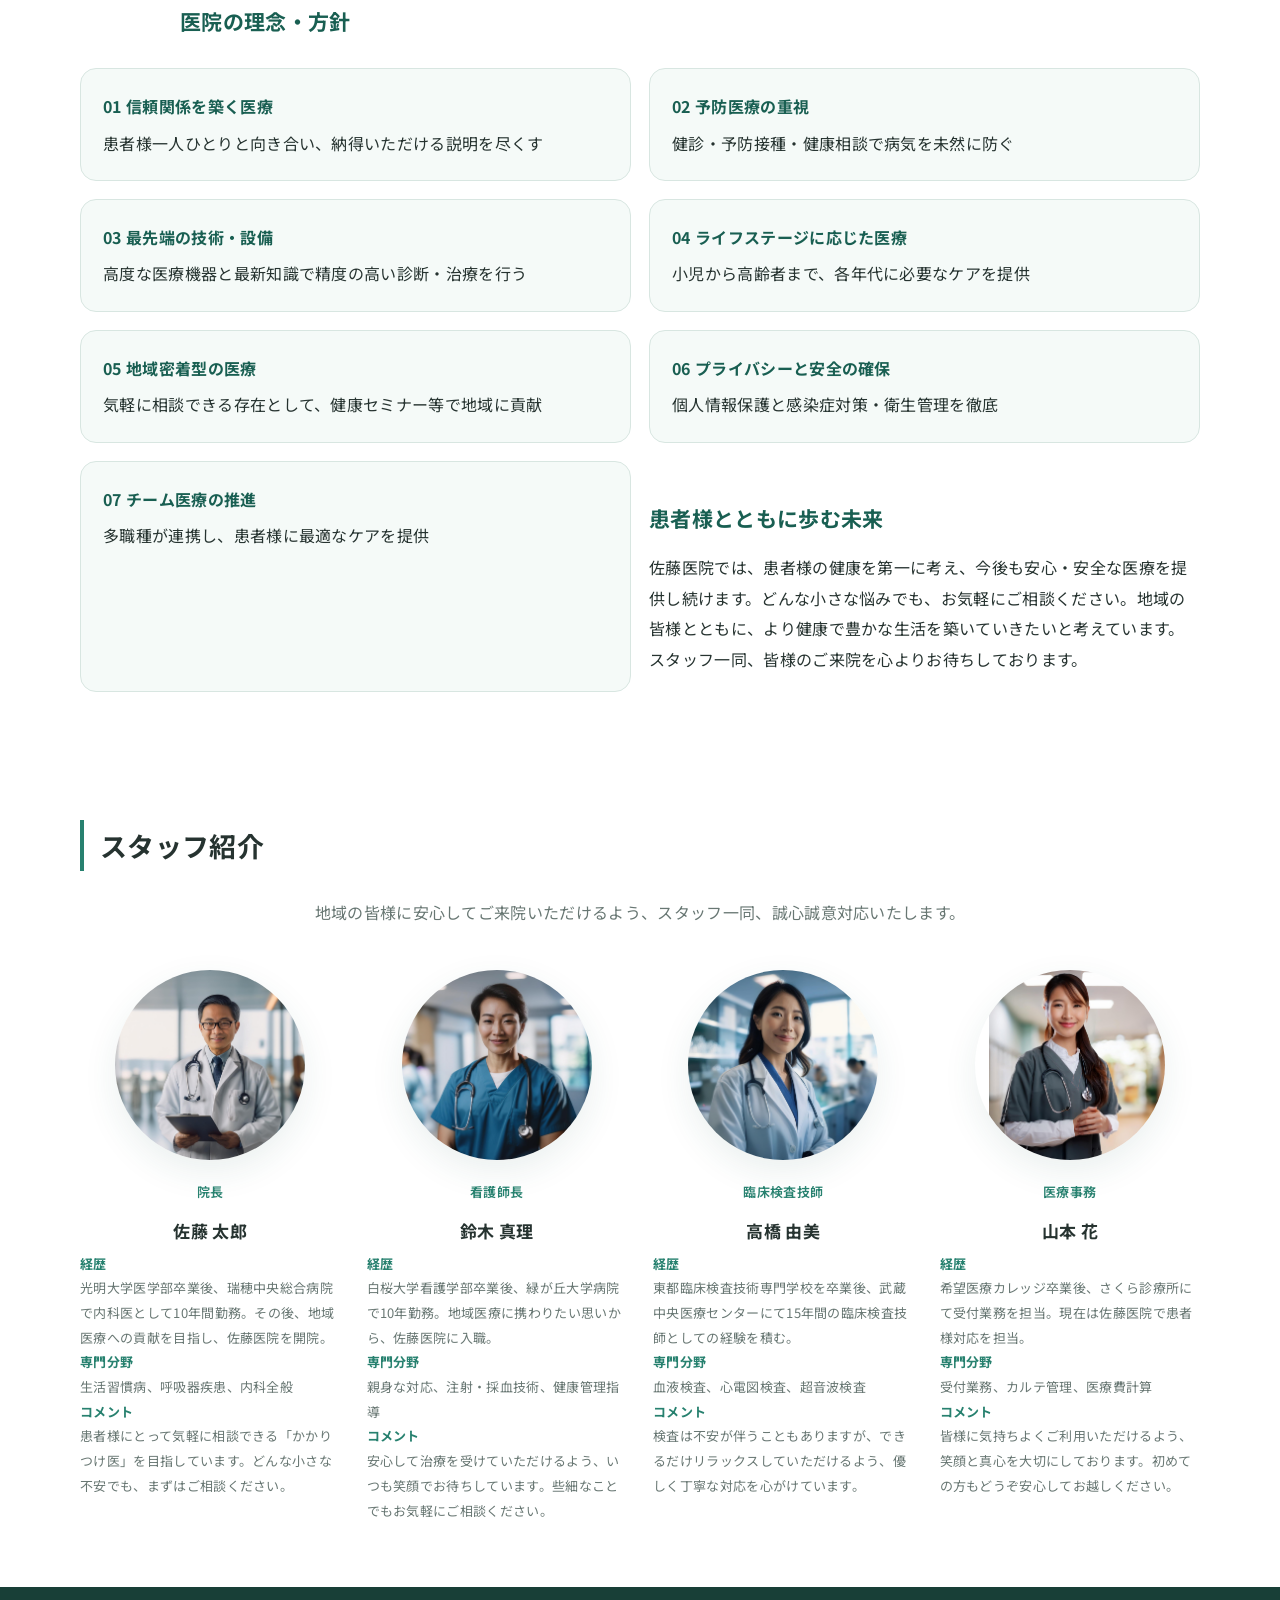
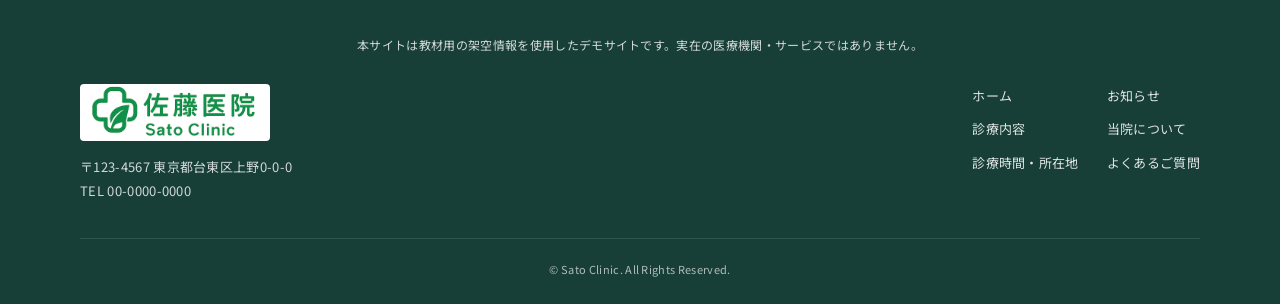
==== commit fbcedad7: "デモサイトである旨を追加と検索結果への掲載を抑制" ====
--- a/about/index.html
+++ b/about/index.html
@@ -1,3 +1,3 @@
-<!doctype html><html lang="ja"><head><meta charset="UTF-8"><meta name="viewport" content="width=device-width, initial-scale=1.0"><title>当院について｜佐藤医院</title><link rel="stylesheet" href="../css/style.css"></head><body>
+<!doctype html><html lang="ja"><head><meta charset="UTF-8"><meta name="viewport" content="width=device-width, initial-scale=1.0"><meta name="description" content="佐藤医院の当院についてページのデモサイトです。教材用の架空情報を掲載しています。"><meta name="robots" content="noindex, nofollow"><title>当院について｜佐藤医院｜デモサイト</title><link rel="stylesheet" href="../css/style.css"></head><body>
 <header class="site-header"><div class="container header-inner"><a class="logo" href="../index.html"><img src="../img/Logo/logo.png" alt="佐藤医院 Sato Clinic"></a><nav class="global-nav" aria-label="メインナビゲーション"><ul><li><a href="../index.html">ホーム</a></li><li><a href="../information/index.html">お知らせ</a></li><li><a href="../medical/index.html">診療内容</a></li><li><a href="../about/index.html" aria-current="page">当院について</a></li><li><a href="../access/index.html">診療時間・所在地</a></li><li><a href="../faq/index.html">よくあるご質問</a></li></ul></nav></div></header>
 <main><section class="page-hero"><div class="container"><div class="page-hero-inner has-image" style="background-image:url('../img/Hospital_Exterior/hospital_6.jpg')"><div class="page-hero-copy"><span class="en">ABOUT</span><h1>当院について</h1></div></div></div></section><div class="container breadcrumb"><a href="../index.html">ホーム</a><span>›</span>当院について</div><section class="content-section"><div class="container"><div class="prose"><h2 class="content-title">当院について</h2><p>佐藤医院は、地域の皆様の健康を守り、より良い生活をサポートすることを使命としています。創立以来、私たちは「患者様一人ひとりに寄り添った診療」を大切にし、地域密着型の医療を提供してまいりました。今後も、皆様の健康維持と病気予防に貢献するため、より良い医療サービスを提供し続けることをお約束いたします。</p><h3>診療方針</h3><p>当院の診療方針は、「患者様の声に耳を傾け、共に歩む医療」です。内科を中心にさまざまな疾患へ対応し、症状を的確に診断して最適な治療を提供します。患者様との信頼関係を大切に、わかりやすく丁寧な説明を行い、納得いただける治療方針を一緒に考えます。病気の治療だけでなく、生活習慣の改善や予防についてもアドバイスし、患者様の健康管理を全力でサポートします。治療方法やお薬について不安があれば、遠慮なくお尋ねください。</p><h3>地域に根ざした医療</h3><p>佐藤医院は、地域の皆様の健康を守るために、長年にわたり地域医療を支えてきました。定期的な健康診断や健康相談も実施し、地域住民の皆様が健康な生活を送れるようサポートしています。病気の治療だけでなく予防の重要性も強く認識し、定期的な健診を通じた早期発見・早期治療に努めています。</p><h3>ご家族全員をサポート</h3><p>当院では、子どもから高齢者まですべての年代の患者様に対応し、各世代に必要な医療サービスを提供しています。予防医療や健康相談を通じて、ご家族全員のより良い生活習慣の定着を目指します。</p><ul><li><strong>小児科的対応</strong>：子どもの成長や発育に関するアドバイス、予防接種を行っています。</li><li><strong>高齢者医療</strong>：高齢者の健康管理や介護予防、生活習慣病の管理をしっかりサポートします。</li></ul><h3>医療設備とチーム医療</h3><p>診断精度を高めるため、最新の医療設備を導入し診療に活かしています。必要に応じて適切な検査を行い、迅速に対応します。また、医師・看護師・事務スタッフが一丸となるチーム医療を実践し、スタッフ全員が最新の治療法・技術の研鑽を積みながら、患者様に最適なケアを提供します。</p><h3>医院の理念・方針</h3></div><div class="policy-list" style="margin-top:26px"><div class="policy"><strong>01 信頼関係を築く医療</strong>患者様一人ひとりと向き合い、納得いただける説明を尽くす</div><div class="policy"><strong>02 予防医療の重視</strong>健診・予防接種・健康相談で病気を未然に防ぐ</div><div class="policy"><strong>03 最先端の技術・設備</strong>高度な医療機器と最新知識で精度の高い診断・治療を行う</div><div class="policy"><strong>04 ライフステージに応じた医療</strong>小児から高齢者まで、各年代に必要なケアを提供</div><div class="policy"><strong>05 地域密着型の医療</strong>気軽に相談できる存在として、健康セミナー等で地域に貢献</div><div class="policy"><strong>06 プライバシーと安全の確保</strong>個人情報保護と感染症対策・衛生管理を徹底</div><div class="policy"><strong>07 チーム医療の推進</strong>多職種が連携し、患者様に最適なケアを提供</div><div class="prose"><h3>患者様とともに歩む未来</h3><p>佐藤医院では、患者様の健康を第一に考え、今後も安心・安全な医療を提供し続けます。どんな小さな悩みでも、お気軽にご相談ください。地域の皆様とともに、より健康で豊かな生活を築いていきたいと考えています。スタッフ一同、皆様のご来院を心よりお待ちしております。</p></div></div></section><section class="content-section soft about-staff"><div class="container"><h2 class="content-title">スタッフ紹介</h2><p class="staff-intro" style="margin-top:0">地域の皆様に安心してご来院いただけるよう、スタッフ一同、誠心誠意対応いたします。</p><div class="staff-grid"><article id="staff-sato" class="staff-card"><img src="../img/Doctor_Image/sato_taro.jpg" alt="佐藤太郎"><p class="role">院長</p><h3>佐藤 太郎</h3><p><strong>経歴</strong><br>光明大学医学部卒業後、瑞穂中央総合病院で内科医として10年間勤務。その後、地域医療への貢献を目指し、佐藤医院を開院。</p><p><strong>専門分野</strong><br>生活習慣病、呼吸器疾患、内科全般</p><p><strong>コメント</strong><br>患者様にとって気軽に相談できる「かかりつけ医」を目指しています。どんな小さな不安でも、まずはご相談ください。</p></article><article id="staff-suzuki" class="staff-card"><img src="../img/Doctor_Image/suzuki_mari.jpg" alt="鈴木真理"><p class="role">看護師長</p><h3>鈴木 真理</h3><p><strong>経歴</strong><br>白桜大学看護学部卒業後、緑が丘大学病院で10年勤務。地域医療に携わりたい思いから、佐藤医院に入職。</p><p><strong>専門分野</strong><br>親身な対応、注射・採血技術、健康管理指導</p><p><strong>コメント</strong><br>安心して治療を受けていただけるよう、いつも笑顔でお待ちしています。些細なことでもお気軽にご相談ください。</p></article><article id="staff-takahashi" class="staff-card"><img src="../img/Doctor_Image/takahashi_yumi.jpg" alt="高橋由美"><p class="role">臨床検査技師</p><h3>高橋 由美</h3><p><strong>経歴</strong><br>東都臨床検査技術専門学校を卒業後、武蔵中央医療センターにて15年間の臨床検査技師としての経験を積む。</p><p><strong>専門分野</strong><br>血液検査、心電図検査、超音波検査</p><p><strong>コメント</strong><br>検査は不安が伴うこともありますが、できるだけリラックスしていただけるよう、優しく丁寧な対応を心がけています。</p></article><article id="staff-yamamoto" class="staff-card"><img src="../img/Doctor_Image/yamamoto_hana.jpg" alt="山本花"><p class="role">医療事務</p><h3>山本 花</h3><p><strong>経歴</strong><br>希望医療カレッジ卒業後、さくら診療所にて受付業務を担当。現在は佐藤医院で患者様対応を担当。</p><p><strong>専門分野</strong><br>受付業務、カルテ管理、医療費計算</p><p><strong>コメント</strong><br>皆様に気持ちよくご利用いただけるよう、笑顔と真心を大切にしております。初めての方もどうぞ安心してお越しください。</p></article></div></div></section></main><footer class="site-footer"><div class="container"><div class="footer-top"><div class="footer-brand"><img src="../img/Logo/logo.png" alt="佐藤医院"><p>〒123-4567 東京都台東区上野0-0-0<br>TEL 00-0000-0000</p></div><nav class="footer-nav" aria-label="フッターナビゲーション"><a href="../index.html">ホーム</a><a href="../information/index.html">お知らせ</a><a href="../medical/index.html">診療内容</a><a href="../about/index.html">当院について</a><a href="../access/index.html">診療時間・所在地</a><a href="../faq/index.html">よくあるご質問</a></nav></div><div class="copyright">© Sato Clinic. All Rights Reserved.</div></div></footer><script src="../js/script.js"></script></body></html>
--- a/css/style.css
+++ b/css/style.css
@@ -104,7 +104,7 @@
 .admin-reservation-table{width:100%;border-collapse:collapse;margin:24px 0;background:#fff}.admin-reservation-table th,.admin-reservation-table td{padding:14px;border:1px solid var(--line);text-align:left}.admin-reservation-table th{background:var(--mint);color:var(--green-dark)}
 .reservation-cancel{padding:7px 12px;border:1px solid #d99a8f;border-radius:6px;background:#fff;color:#a34f42;cursor:pointer;font:inherit;white-space:nowrap}.reservation-cancel:hover{background:#fff2ef}
 .access-info h3{font-size:24px;margin:0 0 18px}.access-info dl{margin:0}.access-info dt{font-size:12px;color:var(--green);font-weight:700;margin-top:14px}.access-info dd{margin:2px 0 0;font-size:15px}
-.site-footer{background:#183f37;color:#fff;padding:48px 0 24px}
+.site-footer{background:#183f37;color:#fff;padding:48px 0 24px}.site-footer::before{content:'本サイトは教材用の架空情報を使用したデモサイトです。実在の医療機関・サービスではありません。';display:block;max-width:1120px;margin:0 auto 28px;padding:0 24px;color:rgba(255,255,255,.8);font-size:12px;line-height:1.7;text-align:center}
 .footer-top{display:flex;justify-content:space-between;gap:48px;align-items:flex-start}.footer-brand img{width:190px;background:#fff;border-radius:4px}.footer-brand p{font-size:13px;opacity:.8;margin:14px 0 0}.footer-nav{display:grid;grid-template-columns:repeat(2,auto);gap:9px 28px;font-size:13px}.footer-nav a{opacity:.86}.footer-nav a:hover{opacity:1}.copyright{border-top:1px solid rgba(255,255,255,.16);margin-top:34px;padding-top:20px;text-align:center;font-size:11px;opacity:.65}
 .page-hero{padding:46px 0 54px;background:var(--green-soft)}
 .page-hero-inner{height:270px;border-radius:32px;padding:54px 60px;display:flex;align-items:center;position:relative;overflow:hidden;background:#d9eee8}
@@ -116,10 +116,8 @@
 .info-list{border-top:1px solid var(--line)}.info-row{display:grid;grid-template-columns:130px 1fr;gap:26px;padding:22px 0;border-bottom:1px solid var(--line)}.info-row time{font-size:13px;color:var(--muted)}.info-row h3{font-size:17px;margin:0 0 8px}.info-row p{font-size:14px;color:#5c6965;margin:0}
 .detail-grid{display:grid;grid-template-columns:repeat(2,1fr);gap:28px}.detail-card{border:1px solid var(--line);border-radius:20px;overflow:hidden;background:#fff}.detail-card img{height:230px;width:100%;object-fit:cover}.detail-card .body{padding:24px}.detail-card .num{display:block;color:var(--green);font-size:12px;font-weight:700;letter-spacing:.1em}.detail-card h3{margin:4px 0 10px;font-size:20px}.detail-card p{font-size:14px;color:#5d6966;margin:0}
 .policy-list{display:grid;grid-template-columns:repeat(2,1fr);gap:18px}.policy{padding:22px;border-radius:16px;background:var(--mint);border:1px solid var(--line)}.policy strong{display:block;color:var(--green-dark);margin-bottom:6px}
-.faq-list{max-width:900px;margin:0 auto}.faq-category{margin-top:44px}.faq-category:first-child{margin-top:0}.faq-category-title{display:flex;align-items:center;gap:12px;margin:0;padding:14px 18px;border-left:5px solid var(--green);border-radius:4px;background:#eef6f1;color:var(--green);font-size:21px;font-weight:700}.faq-category-title:before{content:'';width:8px;height:8px;border-radius:50%;background:var(--green)}.faq-item{border-bottom:1px solid var(--line);padding:24px 0}.faq-q{font-size:17px;font-weight:600;margin:0 0 10px}.faq-q:before{content:'Q';display:inline-flex;width:30px;height:30px;align-items:center;justify-content:center;border-radius:50%;background:var(--green);color:#fff;margin-right:12px}.faq-a{margin:0;padding-left:42px;color:#596662;font-size:14px}.faq-a:before{content:'A';font-weight:700;color:var(--green);margin-right:10px}
-.faq-item:nth-child(1),.faq-item:nth-child(4),.faq-item:nth-child(7),.faq-item:nth-child(9){padding-top:0}.faq-item:nth-child(1)::before,.faq-item:nth-child(4)::before,.faq-item:nth-child(7)::before,.faq-item:nth-child(9)::before{display:flex;align-items:center;gap:12px;margin:0 0 4px;padding:14px 18px;border-left:5px solid var(--green);border-radius:4px;background:#eef6f1;color:var(--green);font-size:21px;font-weight:700}.faq-item:nth-child(1)::before{content:'診療について'}.faq-item:nth-child(4)::before{content:'予防接種・健康診断について'}.faq-item:nth-child(7)::before{content:'お支払いについて'}.faq-item:nth-child(9)::before{content:'その他'}
+.faq-list{max-width:900px;margin:0 auto}.faq-category{margin-top:44px}.faq-category:first-child{margin-top:0}.faq-category-title{margin:0;padding:14px 18px;border-left:5px solid var(--green);border-radius:4px;background:#eef6f1;color:var(--green);font-size:21px;font-weight:700}.faq-item{border-bottom:1px solid var(--line);padding:24px 0}.faq-q{font-size:17px;font-weight:600;margin:0 0 10px}.faq-q:before{content:'Q';display:inline-flex;width:30px;height:30px;align-items:center;justify-content:center;border-radius:50%;background:var(--green);color:#fff;margin-right:12px}.faq-a{margin:0;padding-left:42px;color:#596662;font-size:14px}.faq-a:before{content:'A';font-weight:700;color:var(--green);margin-right:10px}
 @media(max-width:900px){.global-nav{display:none}.container{max-width:calc(100% - 32px)}.hero-card{height:480px}.hero-copy{left:40px}.schedule-wrap,.news-layout,.greeting,.about-panel,.access-wrap{grid-template-columns:1fr}.staff-grid{grid-template-columns:repeat(2,1fr)}.medical-grid,.detail-grid,.policy-list{grid-template-columns:1fr}.footer-top{flex-direction:column}}
-.faq-item:nth-child(1)::before,.faq-item:nth-child(4)::before,.faq-item:nth-child(7)::before,.faq-item:nth-child(9)::before{margin-bottom:24px}
 .reservation-page{background:var(--bg)}.reservation-lead{max-width:680px;margin:0 auto 24px;color:#596662}.reservation-status-title{max-width:680px;margin:48px auto 18px}.reservation-page #availability{max-width:680px;margin:0 auto}.reservation-page #availability p{margin:0;padding:12px 16px;border-bottom:1px solid var(--line);background:#fff;color:#596662}.reservation-page #availability p:first-child{border-radius:8px 8px 0 0}.reservation-page #availability p:last-child{border-radius:0 0 8px 8px}
 body:has(.reservation-form) .page-hero-inner{background-image:url('../img/Medical_Image/medical_3.jpg') !important}
 .faq-q{cursor:pointer;position:relative;padding-right:32px}.faq-q:after{content:'＋';position:absolute;right:4px;color:var(--green);font-size:22px;font-weight:400}.faq-a{display:none}.faq-item.is-open .faq-a{display:block}.faq-item.is-open .faq-q:after{content:'−'}
